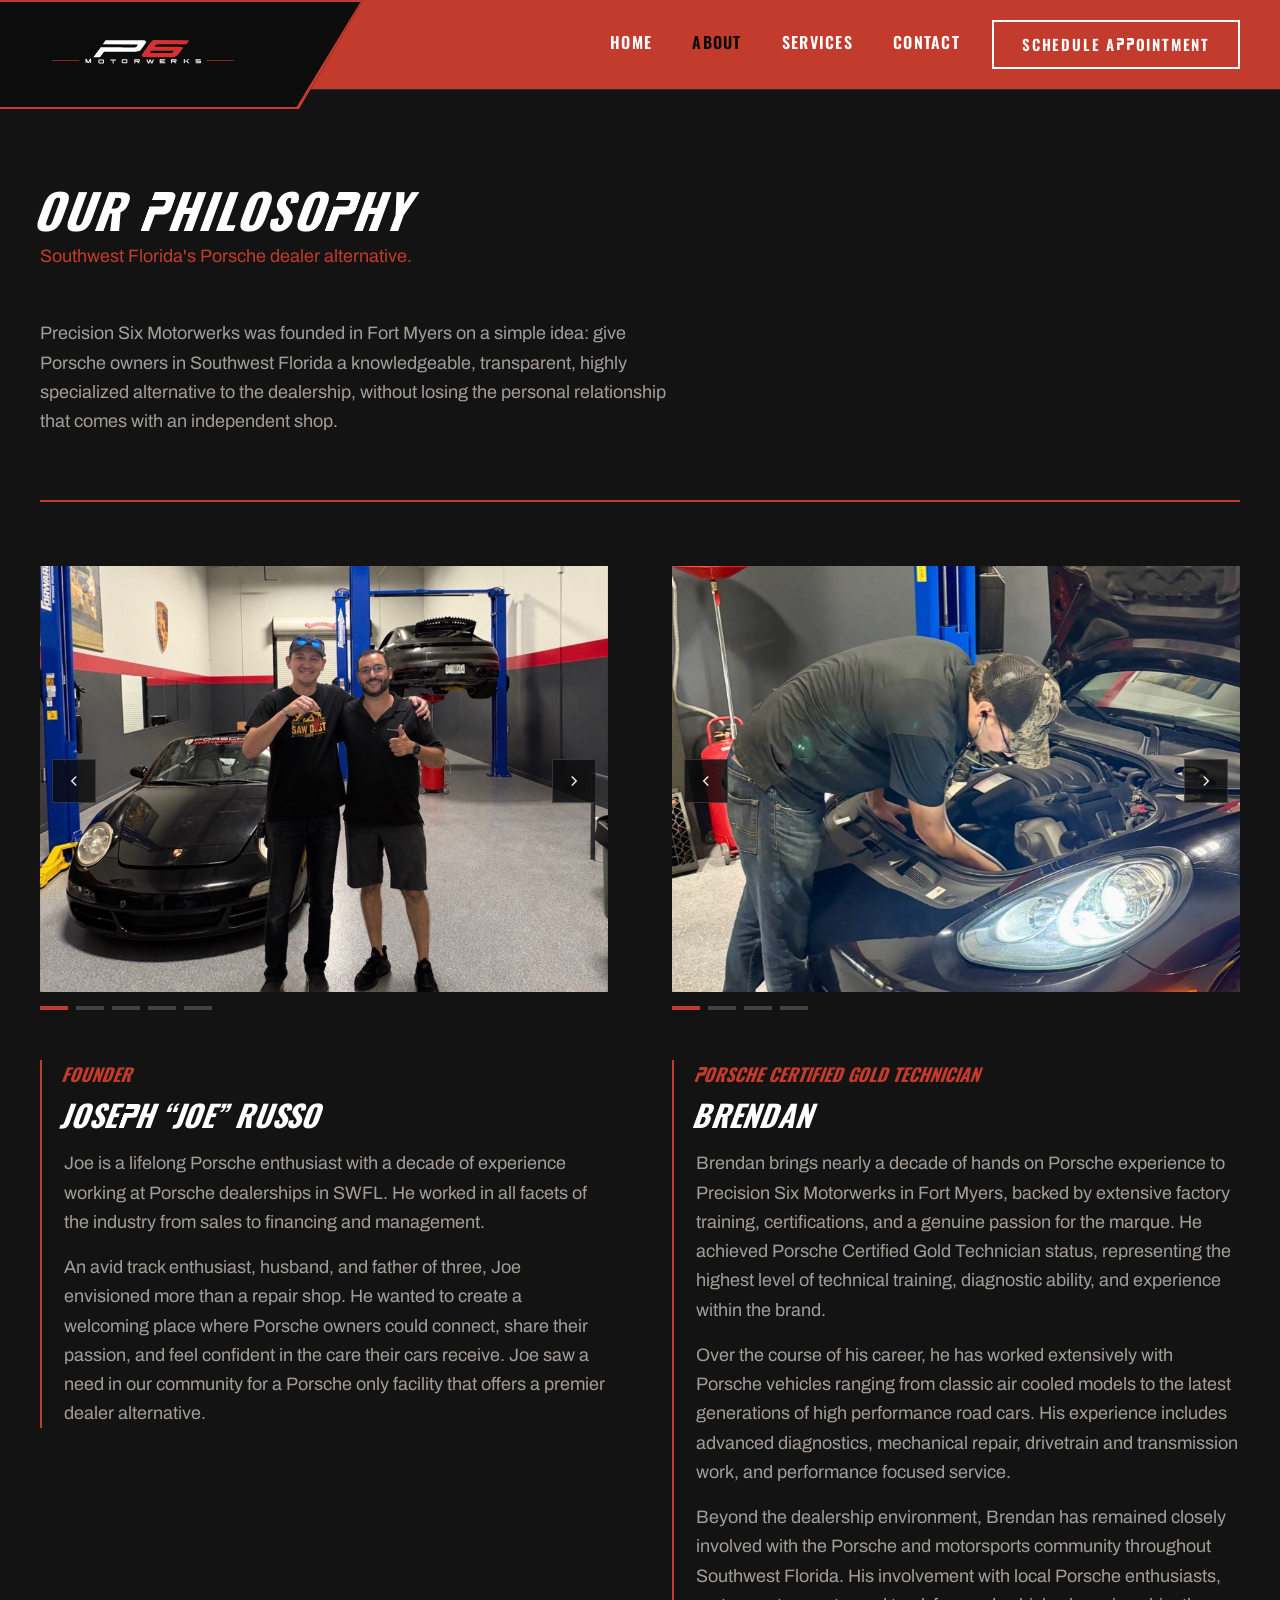
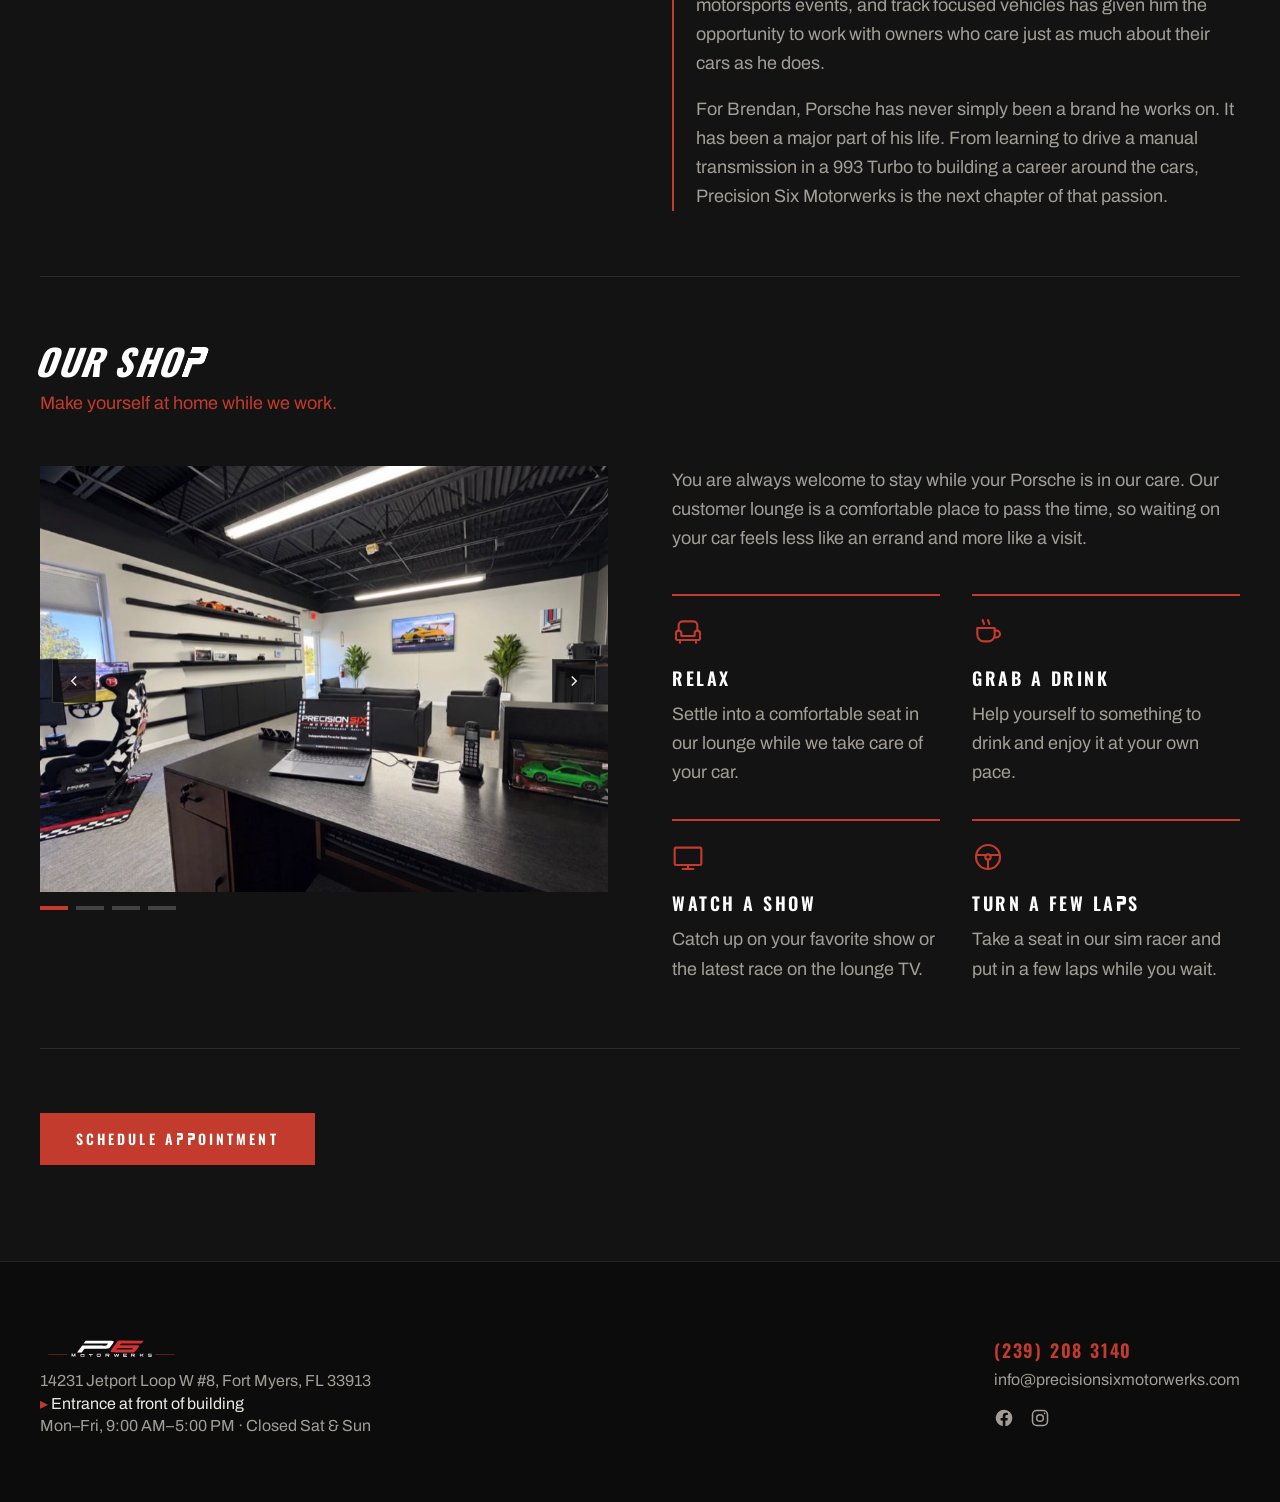
==== about/index.html @ eadfbddd "Merge pull request #57 from BitMonkey-Tech/claude/paragraph-font-size-increase-c37400 Make body and " ====
<!DOCTYPE html>
<html lang="en">
<head>
  <meta charSet="utf-8" />
  <meta name="viewport" content="width=device-width, initial-scale=1" />
  <!-- Favicon: the .ico is the fallback for older browsers, modern browsers pick the sharper SVG, and iPhones use the PNG for home screen shortcuts. -->
  <link rel="icon" href="/favicon.ico" sizes="32x32" />
  <link rel="icon" href="/favicon-192.png" type="image/png" sizes="192x192" />
  <link rel="icon" href="/favicon.svg" type="image/svg+xml" />
  <link rel="apple-touch-icon" href="/apple-touch-icon.png" />
  <link rel="stylesheet" href="https://fonts.googleapis.com/css2?family=Oswald:wght@500;600;700&amp;family=Archivo:ital,wght@0,400;0,500;1,700&amp;display=swap" data-precedence="default" />
  <link rel="stylesheet" href="/assets/index-D637ba7w.css" type="text/css" data-precedence="default" /><link rel="stylesheet" href="/assets/header.css"/><link rel="stylesheet" href="/assets/slant.css"/><link rel="stylesheet" href="/assets/about.css"/>
  <link rel="stylesheet" href="/fonts/leotrace.css" />
  <title>About | Precision Six Motorwerks (P6) | Porsche Specialist in Fort Myers, FL</title>
  <meta name="description" content="Meet the team at Precision Six Motorwerks (P6), an independent Porsche specialist in Fort Myers, FL: founder Joe Russo and Porsche Certified Gold Technician Brendan." />
  <!-- Canonical tells search engines "this is the one true URL for this page" --
       useful if the same content is ever reachable at more than one address. -->
  <link rel="canonical" href="https://precisionsixmotorwerks.com/about" />
  <!-- Open Graph + Twitter Card: control the title/description/image shown
       when this page is shared as a link on Facebook, iMessage, Slack, X, etc. -->
  <meta property="og:type" content="website" />
  <meta property="og:site_name" content="Precision Six Motorwerks" />
  <meta property="og:title" content="About | Precision Six Motorwerks (P6) | Porsche Specialist in Fort Myers, FL" />
  <meta property="og:description" content="Meet the team at Precision Six Motorwerks (P6), an independent Porsche specialist in Fort Myers, FL: founder Joe Russo and Porsche Certified Gold Technician Brendan." />
  <meta property="og:url" content="https://precisionsixmotorwerks.com/about" />
  <meta property="og:image" content="https://images.unsplash.com/photo-1658863567540-b8d86757bdf1?flip=h&amp;q=80&amp;w=1200&amp;h=630&amp;fit=crop&amp;auto=format" />
  <meta property="og:image:width" content="1200" />
  <meta property="og:image:height" content="630" />
  <meta name="twitter:card" content="summary_large_image" />
  <meta name="twitter:title" content="About | Precision Six Motorwerks (P6) | Porsche Specialist in Fort Myers, FL" />
  <meta name="twitter:description" content="Meet the team at Precision Six Motorwerks (P6), an independent Porsche specialist in Fort Myers, FL: founder Joe Russo and Porsche Certified Gold Technician Brendan." />
  <meta name="twitter:image" content="https://images.unsplash.com/photo-1658863567540-b8d86757bdf1?flip=h&amp;q=80&amp;w=1200&amp;h=630&amp;fit=crop&amp;auto=format" />
  <link rel="preconnect" href="https://fonts.googleapis.com" />
  <link rel="preconnect" href="https://fonts.gstatic.com" crossorigin="anonymous" />
<link rel="stylesheet" href="/assets/body-text.css"/></head>
<body>
<div class="bg-[#0c0c0d] text-[#ece9e4] font-body">

  <!-- Header: same sticky nav bar as the other pages. ABOUT carries the
       `is-active` class here so it shows as the current page. -->
  <header class="site-header sticky top-0 z-30 border-b border-white/10 bg-gradient-to-b from-[#161616] to-[#0c0c0d]/95 backdrop-blur">
    <div class="mx-auto flex max-w-[1400px] items-center justify-between px-6 py-4 md:px-10">
      <div class="site-logo flex items-center gap-3">
        <img src="/images/p6-logo.svg" alt="Precision Six Motorwerks" style="height:40px;width:auto;display:block" />
      </div>
      <div class="flex items-center gap-8">
        <nav class="desktop-nav gap-10 font-label text-sm tracking-[0.18em]">
          <a href="/" class="pb-1 transition-colors nav-link-desktop">HOME</a>
          <a href="/about" class="pb-1 transition-colors nav-link-desktop is-active">ABOUT</a>
          <a href="/services" class="pb-1 transition-colors nav-link-desktop">SERVICES</a>
          <a href="/contact" class="pb-1 transition-colors nav-link-desktop">CONTACT</a>
        </nav>
        <a href="/contact#schedule" class="desktop-cta bg-[#c23b2c] px-9 py-4 font-label text-sm tracking-[0.22em] text-white transition-colors hover:bg-[#a6301f]">SCHEDULE APPOINTMENT</a>
        <button type="button" class="menu-toggle" data-menu-toggle aria-label="Toggle menu" aria-expanded="false">
          <svg data-icon-open viewBox="0 0 24 24" fill="none" stroke="currentColor" stroke-width="2" stroke-linecap="round"><line x1="3" y1="6" x2="21" y2="6"></line><line x1="3" y1="12" x2="21" y2="12"></line><line x1="3" y1="18" x2="21" y2="18"></line></svg>
          <svg data-icon-close viewBox="0 0 24 24" fill="none" stroke="currentColor" stroke-width="2" stroke-linecap="round" style="display:none"><line x1="5" y1="5" x2="19" y2="19"></line><line x1="19" y1="5" x2="5" y2="19"></line></svg>
        </button>
      </div>
    </div>
    <div class="mobile-nav" data-mobile-nav>
      <a href="/">HOME</a>
      <a href="/about" class="is-active">ABOUT</a>
      <a href="/services">SERVICES</a>
      <a href="/contact">CONTACT</a>
      <a href="/contact#schedule" class="mobile-cta">SCHEDULE APPOINTMENT</a>
    </div>
  </header>

  <!-- About section. Same copy as the home page's About block, but the top
       heading is an <h1> because on a standalone page it's the main title.
       [data-reveal] fades each piece up as it scrolls into view, and
       [data-reveal-bio] runs the bio entrance animation; both are styled in
       /assets/about.css and triggered by /assets/site.js. -->
  <section class="about-page border-t border-white/10 bg-[#131313]">
    <div class="mx-auto max-w-[1400px] px-6 py-24 md:px-10">
      <h1 class="font-label text-4xl text-white sm:text-5xl tracking-[0.04em]" data-reveal><span class="slant">OUR</span> <span class="slant">PHILOSOPHY</span></h1>
      <p class="mt-2 max-w-sm text-sm leading-relaxed text-[#c23b2c]" data-reveal="1">Southwest Florida's Porsche dealer alternative.</p>
      <div style="margin-top:48px" data-reveal="2">
        <p class="text-sm leading-relaxed text-[#a29e97]" style="max-width:640px">Precision Six Motorwerks was founded in Fort Myers on a simple idea: give Porsche owners in Southwest Florida a knowledgeable, transparent, highly specialized alternative to the dealership, without losing the personal relationship that comes with an independent shop.</p>
      </div>

      <!-- Bios. Each column is a photo carousel (driven by /assets/bio-carousel.js)
           with the bio underneath. The photos are shop photos standing in until
           there are photos of Joe and Brendan: to swap one, change its src and alt.
           The first photo in each list shows first, and only it loads right away. -->
      <div class="bios grid grid-cols-1 md:grid-cols-2" style="margin-top:64px;padding-top:64px;border-top:2px solid #c23b2c">
        <div class="bio-col">
          <div class="bio-carousel" data-carousel data-reveal role="region" aria-roledescription="carousel" aria-label="Photos of Joe">
            <div class="bc-slides">
              <!-- A tall photo in a wide frame: object-position picks which part of it
                   shows (50% across, 70% down) so both people stay in view. -->
              <img src="/images/team/joe-1.jpg" alt="Two members of the P6 team smiling in the shop, one holding up a set of keys and the other giving a thumbs up, in front of a black 911 with a grey 911 on a lift behind them" style="object-position:50% 70%" />
              <img src="/images/shop/shop-1.jpg" alt="Overhead view of the shop with a white Macan and a black 911 Cabriolet in the lift bays" loading="lazy" />
              <img src="/images/shop/shop-4.jpg" alt="Red Cayenne GTS in front of the Porsche crest on the shop wall" loading="lazy" />
              <img src="/images/shop/shop-2.jpg" alt="Silver 911 GT3 beside the tire machine, with a 911 raised on a lift behind it" loading="lazy" />
              <img src="/images/shop/shop-5.jpg" alt="Blue Macan raised on a lift, with a white Macan in the next bay" loading="lazy" />
            </div>
            <button type="button" class="bc-arrow bc-prev" aria-label="Previous photo"><svg width="18" height="18" viewBox="0 0 24 24" fill="none" stroke="currentColor" stroke-width="2" aria-hidden="true"><path d="M15 18l-6-6 6-6"/></svg></button><button type="button" class="bc-arrow bc-next" aria-label="Next photo"><svg width="18" height="18" viewBox="0 0 24 24" fill="none" stroke="currentColor" stroke-width="2" aria-hidden="true"><path d="M9 18l6-6-6-6"/></svg></button>
            <div class="bc-dots"></div>
          </div>
          <div data-reveal-bio>
            <span class="bio-role font-display text-lg text-[#c23b2c]"><span class="slant">FOUNDER</span></span>
            <h2 class="bio-name mt-2 font-display text-2xl text-white sm:text-3xl"><span class="slant">Joseph</span> <span class="slant">“Joe”</span> <span class="slant">Russo</span></h2>
            <p class="mt-4 text-sm leading-relaxed text-[#a29e97]">Joe is a lifelong Porsche enthusiast with a decade of experience working at Porsche dealerships in SWFL. He worked in all facets of the industry from sales to financing and management.</p>
            <p class="mt-4 text-sm leading-relaxed text-[#a29e97]">An avid track enthusiast, husband, and father of three, Joe envisioned more than a repair shop. He wanted to create a welcoming place where Porsche owners could connect, share their passion, and feel confident in the care their cars receive. Joe saw a need in our community for a Porsche only facility that offers a premier dealer alternative.</p>
          </div>
        </div>
        <div class="bio-col">
          <div class="bio-carousel" data-carousel data-reveal role="region" aria-roledescription="carousel" aria-label="Photos of Brendan">
            <div class="bc-slides">
              <img src="/images/shop/shop-7.jpg" alt="Technician using a mechanic&#39;s stethoscope to listen to the engine of a black Panamera" />
              <img src="/images/shop/shop-8.jpg" alt="Black Panamera raised on a lift with its hood open while a technician drains the oil" loading="lazy" />
              <img src="/images/shop/shop-3.jpg" alt="Grey 911 Carrera parked under a blue two post lift" loading="lazy" />
              <img src="/images/shop/shop-6.jpg" alt="Black Panamera under a lift, beneath a painting of a Porsche race car" loading="lazy" />
            </div>
            <button type="button" class="bc-arrow bc-prev" aria-label="Previous photo"><svg width="18" height="18" viewBox="0 0 24 24" fill="none" stroke="currentColor" stroke-width="2" aria-hidden="true"><path d="M15 18l-6-6 6-6"/></svg></button><button type="button" class="bc-arrow bc-next" aria-label="Next photo"><svg width="18" height="18" viewBox="0 0 24 24" fill="none" stroke="currentColor" stroke-width="2" aria-hidden="true"><path d="M9 18l6-6-6-6"/></svg></button>
            <div class="bc-dots"></div>
          </div>
          <div data-reveal-bio>
            <span class="bio-role font-display text-lg text-[#c23b2c]"><span class="slant">PORSCHE</span> <span class="slant">CERTIFIED</span> <span class="slant">GOLD</span> <span class="slant">TECHNICIAN</span></span>
            <h2 class="bio-name mt-2 font-display text-2xl text-white sm:text-3xl"><span class="slant">Brendan</span></h2>
            <p class="mt-4 text-sm leading-relaxed text-[#a29e97]">Brendan brings nearly a decade of hands on Porsche experience to Precision Six Motorwerks in Fort Myers, backed by extensive factory training, certifications, and a genuine passion for the marque. He achieved Porsche Certified Gold Technician status, representing the highest level of technical training, diagnostic ability, and experience within the brand.</p>
            <p class="mt-4 text-sm leading-relaxed text-[#a29e97]">Over the course of his career, he has worked extensively with Porsche vehicles ranging from classic air cooled models to the latest generations of high performance road cars. His experience includes advanced diagnostics, mechanical repair, drivetrain and transmission work, and performance focused service.</p>
            <p class="mt-4 text-sm leading-relaxed text-[#a29e97]">Beyond the dealership environment, Brendan has remained closely involved with the Porsche and motorsports community throughout Southwest Florida. His involvement with local Porsche enthusiasts, motorsports events, and track focused vehicles has given him the opportunity to work with owners who care just as much about their cars as he does.</p>
            <p class="mt-4 text-sm leading-relaxed text-[#a29e97]">For Brendan, Porsche has never simply been a brand he works on. It has been a major part of his life. From learning to drive a manual transmission in a 993 Turbo to building a career around the cars, Precision Six Motorwerks is the next chapter of that passion.</p>
          </div>
        </div>
      </div>

      <!-- Our Shop: what customers can do while they wait. A carousel of lobby
           photos on the left (the same component as the bios, so
           /assets/bio-carousel.js runs it with no changes) and the amenity cards
           on the right; on phones they stack. Layout lives in /assets/about.css
           under "Our Shop". Icons are inline SVGs, aria-hidden because the
           heading under each one already says what it is. -->
      <div class="shop border-t border-white/10" style="margin-top:64px;padding-top:64px">
        <h2 class="font-label text-3xl text-white sm:text-4xl tracking-[0.04em]" data-reveal><span class="slant">OUR</span> <span class="slant">SHOP</span></h2>
        <p class="mt-2 max-w-sm text-sm leading-relaxed text-[#c23b2c]" data-reveal="1">Make yourself at home while we work.</p>
        <div class="shop-layout">
        <div class="bio-carousel" data-carousel data-reveal role="region" aria-roledescription="carousel" aria-label="Photos of the customer lounge">
          <div class="bc-slides">
            <img src="/images/shop/shop-16.jpg" alt="Wide view of the lobby from the front desk, with the racing simulator, lounge seating, and a TV on the back wall" loading="lazy" />
            <img src="/images/shop/shop-15.jpg" alt="Coffee bar with an espresso machine, a drinks fridge, and a Porsche Museum cookbook, under Martini stripe Porsche art" loading="lazy" />
            <img src="/images/shop/shop-14.jpg" alt="Customer lounge with a racing simulator, model cars on the shelves, and the front desk laptop showing the Precision Six logo" loading="lazy" />
            <img src="/images/shop/shop-13.jpg" alt="Precision Six Motorwerks sign on the grey lobby wall, beside the coffee bar and waiting area" loading="lazy" />
          </div>
          <button type="button" class="bc-arrow bc-prev" aria-label="Previous photo"><svg width="18" height="18" viewBox="0 0 24 24" fill="none" stroke="currentColor" stroke-width="2" aria-hidden="true"><path d="M15 18l-6-6 6-6"/></svg></button><button type="button" class="bc-arrow bc-next" aria-label="Next photo"><svg width="18" height="18" viewBox="0 0 24 24" fill="none" stroke="currentColor" stroke-width="2" aria-hidden="true"><path d="M9 18l6-6-6-6"/></svg></button>
          <div class="bc-dots"></div>
        </div>
        <div>
        <p class="text-sm leading-relaxed text-[#a29e97]" data-reveal="2">You are always welcome to stay while your Porsche is in our care. Our customer lounge is a comfortable place to pass the time, so waiting on your car feels less like an errand and more like a visit.</p>
        <ul class="shop-amenities">
          <li data-reveal>
            <svg viewBox="0 0 24 24" fill="none" stroke="currentColor" stroke-width="1.6" stroke-linecap="round" stroke-linejoin="round" aria-hidden="true"><path d="M5 11V7a3 3 0 0 1 3-3h8a3 3 0 0 1 3 3v4"/><path d="M3 13a2 2 0 0 1 4 0v2h10v-2a2 2 0 0 1 4 0v4a1 1 0 0 1-1 1H4a1 1 0 0 1-1-1z"/><path d="M6 18v2M18 18v2"/></svg>
            <h3 class="font-label text-lg text-white">RELAX</h3>
            <p class="text-sm leading-relaxed text-[#a29e97]">Settle into a comfortable seat in our lounge while we take care of your car.</p>
          </li>
          <li data-reveal>
            <svg viewBox="0 0 24 24" fill="none" stroke="currentColor" stroke-width="1.6" stroke-linecap="round" stroke-linejoin="round" aria-hidden="true"><path d="M4 9h13v5a5 5 0 0 1-5 5H9a5 5 0 0 1-5-5z"/><path d="M17 11h1.5a2.5 2.5 0 0 1 0 5H17"/><path d="M8 3c0 1.5 1 1.5 1 3M12 3c0 1.5 1 1.5 1 3"/></svg>
            <h3 class="font-label text-lg text-white">GRAB A DRINK</h3>
            <p class="text-sm leading-relaxed text-[#a29e97]">Help yourself to something to drink and enjoy it at your own pace.</p>
          </li>
          <li data-reveal>
            <svg viewBox="0 0 24 24" fill="none" stroke="currentColor" stroke-width="1.6" stroke-linecap="round" stroke-linejoin="round" aria-hidden="true"><rect x="2" y="5" width="20" height="13" rx="1"/><path d="M8 21h8M12 18v3"/></svg>
            <h3 class="font-label text-lg text-white">WATCH A SHOW</h3>
            <p class="text-sm leading-relaxed text-[#a29e97]">Catch up on your favorite show or the latest race on the lounge TV.</p>
          </li>
          <li data-reveal>
            <svg viewBox="0 0 24 24" fill="none" stroke="currentColor" stroke-width="1.6" stroke-linecap="round" stroke-linejoin="round" aria-hidden="true"><circle cx="12" cy="12" r="9"/><circle cx="12" cy="12" r="2"/><path d="M3.5 10.5h6.5M14 10.5h6.5M12 14v7"/></svg>
            <h3 class="font-label text-lg text-white">TURN A FEW LAPS</h3>
            <p class="text-sm leading-relaxed text-[#a29e97]">Take a seat in our sim racer and put in a few laps while you wait.</p>
          </li>
        </ul>
        </div>
        </div>
      </div>

      <div class="border-t border-white/10" style="margin-top:64px;padding-top:64px">
        <a href="/contact#schedule" class="inline-block bg-[#c23b2c] px-9 py-4 font-label text-sm tracking-[0.22em] text-white transition-colors hover:bg-[#a6301f]">SCHEDULE APPOINTMENT</a>
      </div>
    </div>
  </section>

  <footer class="border-t border-white/10 bg-[#0c0c0d]">
    <div class="mx-auto flex max-w-[1400px] flex-col gap-8 px-6 py-16 md:flex-row md:items-center md:justify-between md:px-10">
      <div>
        <img src="/images/p6-logo.svg" alt="Precision Six Motorwerks" style="height:36px;width:auto;display:block" />
        <p class="mt-2 max-w-sm text-sm text-[#a29e97]"><a href="https://www.google.com/maps/dir/?api=1&amp;destination=14231+Jetport+Loop+W+%238,+Fort+Myers,+FL+33913" target="_blank" rel="noopener" class="transition-colors hover:text-[#e0523f]">14231 Jetport Loop W #8, Fort Myers, FL 33913</a><br/><span class="text-[#ece9e4]"><span class="text-[#c23b2c]">&#9656;</span> Entrance at front of building</span><br/>Mon–Fri, 9:00 AM–5:00 PM · Closed Sat &amp; Sun</p>
      </div>
      <div>
        <a href="tel:12392083140" class="font-label text-lg tracking-[0.1em] text-[#c23b2c] transition-colors hover:text-[#e0523f]">(239) 208 3140</a>
        <a href="mailto:info@precisionsixmotorwerks.com" class="mt-1 text-sm text-[#a29e97] transition-colors hover:text-[#e0523f]" style="display:block">info@precisionsixmotorwerks.com</a>
        <div class="social-icons" style="margin-top:16px">
          <a href="https://www.facebook.com/people/Precision-Six-Motorwerks/61594132116710/" target="_blank" rel="noopener" aria-label="Facebook"><svg viewBox="0 0 24 24" fill="currentColor"><path d="M22 12a10 10 0 1 0-11.5 9.87v-6.98H7.9V12h2.6V9.8c0-2.56 1.52-3.98 3.86-3.98 1.12 0 2.3.2 2.3.2v2.5h-1.3c-1.28 0-1.68.8-1.68 1.62V12h2.86l-.46 2.89h-2.4v6.98A10 10 0 0 0 22 12Z"></path></svg></a>
          <a href="https://www.instagram.com/precisionsixmotorwerks" target="_blank" rel="noopener" aria-label="Instagram"><svg viewBox="0 0 24 24" fill="none" stroke="currentColor" stroke-width="1.8"><rect x="3" y="3" width="18" height="18" rx="5"></rect><circle cx="12" cy="12" r="4"></circle><circle cx="17.5" cy="6.5" r="1" fill="currentColor" stroke="none"></circle></svg></a>
        </div>
      </div>
    </div>
  </footer>

</div>
<!-- Shared vanilla script: runs the mobile menu toggle, nav highlighting, and the reveal animations. -->
<script src="/assets/site.js"></script>
  <!-- Runs the two bio photo carousels. defer runs it after the page has been parsed. -->
  <script src="/assets/bio-carousel.js" defer></script>

<!-- Structured data (JSON-LD): machine-readable facts about the business and
     its people, in a vocabulary called schema.org. Kept identical to the copy
     on index.html so it matches wherever a crawler lands first. -->
<script type="application/ld+json">
{
  "@context": "https://schema.org",
  "@type": "AutoRepair",
  "name": "Precision Six Motorwerks",
  "alternateName": "P6 Motorwerks",
  "image": "https://precisionsixmotorwerks.com/images/p6-logo.svg",
  "url": "https://precisionsixmotorwerks.com/",
  "telephone": "+12392083140",
  "email": "info@precisionsixmotorwerks.com",
  "priceRange": "$$",
  "areaServed": ["Fort Myers, FL", "Naples, FL", "Southwest Florida"],
  "address": {
    "@type": "PostalAddress",
    "streetAddress": "14231 Jetport Loop W #8",
    "addressLocality": "Fort Myers",
    "addressRegion": "FL",
    "postalCode": "33913",
    "addressCountry": "US"
  },
  "openingHoursSpecification": [
    {
      "@type": "OpeningHoursSpecification",
      "dayOfWeek": ["Monday", "Tuesday", "Wednesday", "Thursday", "Friday"],
      "opens": "09:00",
      "closes": "17:00"
    }
  ],
  "sameAs": [
    "https://www.facebook.com/people/Precision-Six-Motorwerks/61594132116710/",
    "https://www.instagram.com/precisionsixmotorwerks"
  ],
  "employee": [
    {
      "@type": "Person",
      "name": "Joe Russo",
      "jobTitle": "Founder"
    },
    {
      "@type": "Person",
      "name": "Brendan",
      "jobTitle": "Porsche Certified Gold Technician"
    }
  ]
}
</script>
</body>
</html>
---- assets/index-D637ba7w.css ----
@layer properties{@supports (((-webkit-hyphens:none)) and (not (margin-trim:inline))) or ((-moz-orient:inline) and (not (color:rgb(from red r g b)))){*,:before,:after,::backdrop{--tw-rotate-x:initial;--tw-rotate-y:initial;--tw-rotate-z:initial;--tw-skew-x:initial;--tw-skew-y:initial;--tw-border-style:solid;--tw-gradient-position:initial;--tw-gradient-from:#0000;--tw-gradient-via:#0000;--tw-gradient-to:#0000;--tw-gradient-stops:initial;--tw-gradient-via-stops:initial;--tw-gradient-from-position:0%;--tw-gradient-via-position:50%;--tw-gradient-to-position:100%;--tw-leading:initial;--tw-font-weight:initial;--tw-tracking:initial;--tw-blur:initial;--tw-brightness:initial;--tw-contrast:initial;--tw-grayscale:initial;--tw-hue-rotate:initial;--tw-invert:initial;--tw-opacity:initial;--tw-saturate:initial;--tw-sepia:initial;--tw-drop-shadow:initial;--tw-drop-shadow-color:initial;--tw-drop-shadow-alpha:100%;--tw-drop-shadow-size:initial;--tw-backdrop-blur:initial;--tw-backdrop-brightness:initial;--tw-backdrop-contrast:initial;--tw-backdrop-grayscale:initial;--tw-backdrop-hue-rotate:initial;--tw-backdrop-invert:initial;--tw-backdrop-opacity:initial;--tw-backdrop-saturate:initial;--tw-backdrop-sepia:initial}}}@layer theme{:root,:host{--font-sans:ui-sans-serif, system-ui, sans-serif, "Apple Color Emoji", "Segoe UI Emoji", "Segoe UI Symbol", "Noto Color Emoji";--font-mono:ui-monospace, SFMono-Regular, Menlo, Monaco, Consolas, "Liberation Mono", "Courier New", monospace;--color-blue-600:oklch(54.6% .245 262.881);--color-gray-600:oklch(44.6% .03 256.802);--color-white:#fff;--spacing:.25rem;--container-sm:24rem;--container-md:28rem;--container-xl:36rem;--text-xs:.75rem;--text-xs--line-height:calc(1 / .75);--text-sm:.875rem;--text-sm--line-height:calc(1.25 / .875);--text-lg:1.125rem;--text-lg--line-height:calc(1.75 / 1.125);--text-xl:1.25rem;--text-xl--line-height:calc(1.75 / 1.25);--text-2xl:1.5rem;--text-2xl--line-height:calc(2 / 1.5);--text-3xl:1.875rem;--text-3xl--line-height: 1.2 ;--text-4xl:2.25rem;--text-4xl--line-height:calc(2.5 / 2.25);--text-5xl:3rem;--text-5xl--line-height:1;--font-weight-bold:700;--leading-relaxed:1.625;--radius-sm:.25rem;--default-transition-duration:.15s;--default-transition-timing-function:cubic-bezier(.4, 0, .2, 1);--default-font-family:var(--font-sans);--default-mono-font-family:var(--font-mono);--font-display:"LeoTrace", "Oswald", system-ui, sans-serif;--font-label:"Oswald", system-ui, sans-serif;--font-body:"Archivo", system-ui, sans-serif}}@layer base{*,:after,:before,::backdrop{box-sizing:border-box;border:0 solid;margin:0;padding:0}::file-selector-button{box-sizing:border-box;border:0 solid;margin:0;padding:0}html,:host{-webkit-text-size-adjust:100%;tab-size:4;line-height:1.5;font-family:var(--default-font-family,ui-sans-serif, system-ui, sans-serif, "Apple Color Emoji", "Segoe UI Emoji", "Segoe UI Symbol", "Noto Color Emoji");font-feature-settings:var(--default-font-feature-settings,normal);font-variation-settings:var(--default-font-variation-settings,normal);-webkit-tap-highlight-color:transparent}hr{height:0;color:inherit;border-top-width:1px}abbr:where([title]){-webkit-text-decoration:underline dotted;text-decoration:underline dotted}h1,h2,h3,h4,h5,h6{font-size:inherit;font-weight:inherit}a{color:inherit;-webkit-text-decoration:inherit;text-decoration:inherit}b,strong{font-weight:bolder}code,kbd,samp,pre{font-family:var(--default-mono-font-family,ui-monospace, SFMono-Regular, Menlo, Monaco, Consolas, "Liberation Mono", "Courier New", monospace);font-feature-settings:var(--default-mono-font-feature-settings,normal);font-variation-settings:var(--default-mono-font-variation-settings,normal);font-size:1em}small{font-size:80%}sub,sup{vertical-align:baseline;font-size:75%;line-height:0;position:relative}sub{bottom:-.25em}sup{top:-.5em}table{text-indent:0;border-color:inherit;border-collapse:collapse}:-moz-focusring{outline:auto}progress{vertical-align:baseline}summary{display:list-item}ol,ul,menu{list-style:none}img,svg,video,canvas,audio,iframe,embed,object{vertical-align:middle;display:block}img,video{max-width:100%;height:auto}button,input,select,optgroup,textarea{font:inherit;font-feature-settings:inherit;font-variation-settings:inherit;letter-spacing:inherit;color:inherit;opacity:1;background-color:#0000;border-radius:0}::file-selector-button{font:inherit;font-feature-settings:inherit;font-variation-settings:inherit;letter-spacing:inherit;color:inherit;opacity:1;background-color:#0000;border-radius:0}:where(select:is([multiple],[size])) optgroup{font-weight:bolder}:where(select:is([multiple],[size])) optgroup option{padding-inline-start:20px}::file-selector-button{margin-inline-end:4px}::placeholder{opacity:1}@supports (not ((-webkit-appearance:-apple-pay-button))) or (contain-intrinsic-size:1px){::placeholder{color:currentColor}@supports (color:color-mix(in lab,red,red)){::placeholder{color:color-mix(in oklab,currentcolor 50%,transparent)}}}textarea{resize:vertical}::-webkit-search-decoration{-webkit-appearance:none}::-webkit-date-and-time-value{min-height:1lh;text-align:inherit}::-webkit-datetime-edit{display:inline-flex}::-webkit-datetime-edit-fields-wrapper{padding:0}::-webkit-datetime-edit{padding-block:0}::-webkit-datetime-edit-year-field{padding-block:0}::-webkit-datetime-edit-month-field{padding-block:0}::-webkit-datetime-edit-day-field{padding-block:0}::-webkit-datetime-edit-hour-field{padding-block:0}::-webkit-datetime-edit-minute-field{padding-block:0}::-webkit-datetime-edit-second-field{padding-block:0}::-webkit-datetime-edit-millisecond-field{padding-block:0}::-webkit-datetime-edit-meridiem-field{padding-block:0}::-webkit-calendar-picker-indicator{line-height:1}:-moz-ui-invalid{box-shadow:none}button,input:where([type=button],[type=reset],[type=submit]){appearance:button}::file-selector-button{appearance:button}::-webkit-inner-spin-button{height:auto}::-webkit-outer-spin-button{height:auto}[hidden]:where(:not([hidden=until-found])){display:none!important}}@layer components;@layer utilities{.absolute{position:absolute}.relative{position:relative}.static{position:static}.sticky{position:sticky}.inset-0{inset:calc(var(--spacing) * 0)}.start{inset-inline-start:var(--spacing)}.top-0{top:calc(var(--spacing) * 0)}.isolate{isolation:isolate}.z-30{z-index:30}.mx-auto{margin-inline:auto}.mt-1{margin-top:calc(var(--spacing) * 1)}.mt-2{margin-top:calc(var(--spacing) * 2)}.mt-4{margin-top:calc(var(--spacing) * 4)}.mt-7{margin-top:calc(var(--spacing) * 7)}.mt-10{margin-top:calc(var(--spacing) * 10)}.mb-5{margin-bottom:calc(var(--spacing) * 5)}.mb-16{margin-bottom:calc(var(--spacing) * 16)}.flex{display:flex}.grid{display:grid}.hidden{display:none}.inline-block{display:inline-block}.h-full{height:100%}.min-h-\[88vh\]{min-height:88vh}.w-full{width:100%}.max-w-\[1400px\]{max-width:1400px}.max-w-md{max-width:var(--container-md)}.max-w-sm{max-width:var(--container-sm)}.max-w-xl{max-width:var(--container-xl)}.transform{transform:var(--tw-rotate-x,) var(--tw-rotate-y,) var(--tw-rotate-z,) var(--tw-skew-x,) var(--tw-skew-y,)}.grid-cols-1{grid-template-columns:repeat(1,minmax(0,1fr))}.flex-col{flex-direction:column}.items-center{align-items:center}.justify-between{justify-content:space-between}.justify-center{justify-content:center}.gap-3{gap:calc(var(--spacing) * 3)}.gap-4{gap:calc(var(--spacing) * 4)}.gap-8{gap:calc(var(--spacing) * 8)}.gap-10{gap:calc(var(--spacing) * 10)}.gap-px{gap:1px}.overflow-hidden{overflow:hidden}.rounded-sm{border-radius:var(--radius-sm)}.border-t{border-top-style:var(--tw-border-style);border-top-width:1px}.border-b{border-bottom-style:var(--tw-border-style);border-bottom-width:1px}.border-b-2{border-bottom-style:var(--tw-border-style);border-bottom-width:2px}.border-white{border-color:var(--color-white)}.border-white\/10{border-color:#ffffff1a}@supports (color:color-mix(in lab,red,red)){.border-white\/10{border-color:color-mix(in oklab,var(--color-white) 10%,transparent)}}.bg-\[\#0c0c0d\]{background-color:#0c0c0d}.bg-\[\#131313\]{background-color:#131313}.bg-\[\#c23b2c\]{background-color:#c23b2c}.bg-white\/10{background-color:#ffffff1a}@supports (color:color-mix(in lab,red,red)){.bg-white\/10{background-color:color-mix(in oklab,var(--color-white) 10%,transparent)}}.bg-gradient-to-b{--tw-gradient-position:to bottom in oklab;background-image:linear-gradient(var(--tw-gradient-stops))}.bg-gradient-to-r{--tw-gradient-position:to right in oklab;background-image:linear-gradient(var(--tw-gradient-stops))}.bg-gradient-to-t{--tw-gradient-position:to top in oklab;background-image:linear-gradient(var(--tw-gradient-stops))}.from-\[\#08080a\]{--tw-gradient-from:#08080a;--tw-gradient-stops:var(--tw-gradient-via-stops,var(--tw-gradient-position), var(--tw-gradient-from) var(--tw-gradient-from-position), var(--tw-gradient-to) var(--tw-gradient-to-position))}.from-\[\#161616\]{--tw-gradient-from:#161616;--tw-gradient-stops:var(--tw-gradient-via-stops,var(--tw-gradient-position), var(--tw-gradient-from) var(--tw-gradient-from-position), var(--tw-gradient-to) var(--tw-gradient-to-position))}.via-\[\#08080a\]\/70{--tw-gradient-via:oklab(13.5449% .00126506 -.00448222/.7);--tw-gradient-via-stops:var(--tw-gradient-position), var(--tw-gradient-from) var(--tw-gradient-from-position), var(--tw-gradient-via) var(--tw-gradient-via-position), var(--tw-gradient-to) var(--tw-gradient-to-position);--tw-gradient-stops:var(--tw-gradient-via-stops)}.via-transparent{--tw-gradient-via:transparent;--tw-gradient-via-stops:var(--tw-gradient-position), var(--tw-gradient-from) var(--tw-gradient-from-position), var(--tw-gradient-via) var(--tw-gradient-via-position), var(--tw-gradient-to) var(--tw-gradient-to-position);--tw-gradient-stops:var(--tw-gradient-via-stops)}.to-\[\#0c0c0d\]\/95{--tw-gradient-to:oklab(15.4794% .000584938 -.00201984/.95);--tw-gradient-stops:var(--tw-gradient-via-stops,var(--tw-gradient-position), var(--tw-gradient-from) var(--tw-gradient-from-position), var(--tw-gradient-to) var(--tw-gradient-to-position))}.to-\[\#08080a\]\/40{--tw-gradient-to:oklab(13.5449% .00126506 -.00448222/.4);--tw-gradient-stops:var(--tw-gradient-via-stops,var(--tw-gradient-position), var(--tw-gradient-from) var(--tw-gradient-from-position), var(--tw-gradient-to) var(--tw-gradient-to-position))}.to-transparent{--tw-gradient-to:transparent;--tw-gradient-stops:var(--tw-gradient-via-stops,var(--tw-gradient-position), var(--tw-gradient-from) var(--tw-gradient-from-position), var(--tw-gradient-to) var(--tw-gradient-to-position))}.object-cover{object-fit:cover}.object-\[70\%_50\%\]{object-position:70% 50%}.p-8{padding:calc(var(--spacing) * 8)}.px-6{padding-inline:calc(var(--spacing) * 6)}.px-9{padding-inline:calc(var(--spacing) * 9)}.py-4{padding-block:calc(var(--spacing) * 4)}.py-16{padding-block:calc(var(--spacing) * 16)}.py-24{padding-block:calc(var(--spacing) * 24)}.pb-1{padding-bottom:calc(var(--spacing) * 1)}.font-body{font-family:var(--font-body)}.font-display{font-family:var(--font-display)}.font-label{font-family:var(--font-label)}.text-2xl{font-size:var(--text-2xl);line-height:var(--tw-leading,var(--text-2xl--line-height))}.text-4xl{font-size:var(--text-4xl);line-height:var(--tw-leading,var(--text-4xl--line-height))}.text-lg{font-size:var(--text-lg);line-height:var(--tw-leading,var(--text-lg--line-height))}.text-sm{font-size:var(--text-sm);line-height:var(--tw-leading,var(--text-sm--line-height))}.text-xl{font-size:var(--text-xl);line-height:var(--tw-leading,var(--text-xl--line-height))}.text-xs{font-size:var(--text-xs);line-height:var(--tw-leading,var(--text-xs--line-height))}.text-\[10px\]{font-size:10px}.text-\[13vw\]{font-size:13vw}.leading-\[0\.88\]{--tw-leading:.88;line-height:.88}.leading-none{--tw-leading:1;line-height:1}.leading-relaxed{--tw-leading:var(--leading-relaxed);line-height:var(--leading-relaxed)}.font-bold{--tw-font-weight:var(--font-weight-bold);font-weight:var(--font-weight-bold)}.tracking-\[0\.1em\]{--tw-tracking:.1em;letter-spacing:.1em}.tracking-\[0\.04em\]{--tw-tracking:.04em;letter-spacing:.04em}.tracking-\[0\.5em\]{--tw-tracking:.5em;letter-spacing:.5em}.tracking-\[0\.18em\]{--tw-tracking:.18em;letter-spacing:.18em}.tracking-\[0\.22em\]{--tw-tracking:.22em;letter-spacing:.22em}.tracking-\[0\.28em\]{--tw-tracking:.28em;letter-spacing:.28em}.text-\[\#8a8681\]{color:#8a8681}.text-\[\#a29e97\]{color:#a29e97}.text-\[\#c23b2c\]{color:#c23b2c}.text-\[\#d8d4cd\]{color:#d8d4cd}.text-\[\#ece9e4\]{color:#ece9e4}.text-blue-600{color:var(--color-blue-600)}.text-gray-600{color:var(--color-gray-600)}.text-white{color:var(--color-white)}.uppercase{text-transform:uppercase}.filter{filter:var(--tw-blur,) var(--tw-brightness,) var(--tw-contrast,) var(--tw-grayscale,) var(--tw-hue-rotate,) var(--tw-invert,) var(--tw-saturate,) var(--tw-sepia,) var(--tw-drop-shadow,)}.backdrop-blur{--tw-backdrop-blur:blur(8px);-webkit-backdrop-filter:var(--tw-backdrop-blur,) var(--tw-backdrop-brightness,) var(--tw-backdrop-contrast,) var(--tw-backdrop-grayscale,) var(--tw-backdrop-hue-rotate,) var(--tw-backdrop-invert,) var(--tw-backdrop-opacity,) var(--tw-backdrop-saturate,) var(--tw-backdrop-sepia,);backdrop-filter:var(--tw-backdrop-blur,) var(--tw-backdrop-brightness,) var(--tw-backdrop-contrast,) var(--tw-backdrop-grayscale,) var(--tw-backdrop-hue-rotate,) var(--tw-backdrop-invert,) var(--tw-backdrop-opacity,) var(--tw-backdrop-saturate,) var(--tw-backdrop-sepia,)}.transition-colors{transition-property:color,background-color,border-color,outline-color,text-decoration-color,fill,stroke,--tw-gradient-from,--tw-gradient-via,--tw-gradient-to;transition-timing-function:var(--tw-ease,var(--default-transition-timing-function));transition-duration:var(--tw-duration,var(--default-transition-duration))}@media(hover:hover){.hover\:bg-\[\#1c1c1c\]:hover{background-color:#1c1c1c}.hover\:bg-\[\#a6301f\]:hover{background-color:#a6301f}.hover\:text-\[\#e0523f\]:hover{color:#e0523f}}@media(min-width:40rem){.sm\:p-10{padding:calc(var(--spacing) * 10)}.sm\:text-3xl{font-size:var(--text-3xl);line-height:var(--tw-leading,var(--text-3xl--line-height))}.sm\:text-5xl{font-size:var(--text-5xl);line-height:var(--tw-leading,var(--text-5xl--line-height))}.sm\:text-xl{font-size:var(--text-xl);line-height:var(--tw-leading,var(--text-xl--line-height))}.sm\:text-\[9vw\]{font-size:9vw}}@media(min-width:48rem){.md\:flex{display:flex}.md\:grid-cols-2{grid-template-columns:repeat(2,minmax(0,1fr))}.md\:flex-row{flex-direction:row}.md\:items-center{align-items:center}.md\:items-end{align-items:flex-end}.md\:justify-between{justify-content:space-between}.md\:px-10{padding-inline:calc(var(--spacing) * 10)}}@media(min-width:64rem){.lg\:text-\[6\.4vw\]{font-size:6.4vw}}}body{font-family:var(--font-body);-webkit-font-smoothing:antialiased;margin:0}.font-display{font-family:var(--font-display);text-transform:uppercase;letter-spacing:.01em;font-weight:700;font-style:italic}.font-label{font-family:var(--font-label);font-weight:600}.amp{font-family:"Archivo",sans-serif;font-style:italic;font-weight:700;text-transform:none}code{font-family:Menlo,Monaco,Consolas,Courier New,monospace}@property --tw-rotate-x{syntax:"*";inherits:false}@property --tw-rotate-y{syntax:"*";inherits:false}@property --tw-rotate-z{syntax:"*";inherits:false}@property --tw-skew-x{syntax:"*";inherits:false}@property --tw-skew-y{syntax:"*";inherits:false}@property --tw-border-style{syntax:"*";inherits:false;initial-value:solid}@property --tw-gradient-position{syntax:"*";inherits:false}@property --tw-gradient-from{syntax:"<color>";inherits:false;initial-value:#0000}@property --tw-gradient-via{syntax:"<color>";inherits:false;initial-value:#0000}@property --tw-gradient-to{syntax:"<color>";inherits:false;initial-value:#0000}@property --tw-gradient-stops{syntax:"*";inherits:false}@property --tw-gradient-via-stops{syntax:"*";inherits:false}@property --tw-gradient-from-position{syntax:"<length-percentage>";inherits:false;initial-value:0%}@property --tw-gradient-via-position{syntax:"<length-percentage>";inherits:false;initial-value:50%}@property --tw-gradient-to-position{syntax:"<length-percentage>";inherits:false;initial-value:100%}@property --tw-leading{syntax:"*";inherits:false}@property --tw-font-weight{syntax:"*";inherits:false}@property --tw-tracking{syntax:"*";inherits:false}@property --tw-blur{syntax:"*";inherits:false}@property --tw-brightness{syntax:"*";inherits:false}@property --tw-contrast{syntax:"*";inherits:false}@property --tw-grayscale{syntax:"*";inherits:false}@property --tw-hue-rotate{syntax:"*";inherits:false}@property --tw-invert{syntax:"*";inherits:false}@property --tw-opacity{syntax:"*";inherits:false}@property --tw-saturate{syntax:"*";inherits:false}@property --tw-sepia{syntax:"*";inherits:false}@property --tw-drop-shadow{syntax:"*";inherits:false}@property --tw-drop-shadow-color{syntax:"*";inherits:false}@property --tw-drop-shadow-alpha{syntax:"<percentage>";inherits:false;initial-value:100%}@property --tw-drop-shadow-size{syntax:"*";inherits:false}@property --tw-backdrop-blur{syntax:"*";inherits:false}@property --tw-backdrop-brightness{syntax:"*";inherits:false}@property --tw-backdrop-contrast{syntax:"*";inherits:false}@property --tw-backdrop-grayscale{syntax:"*";inherits:false}@property --tw-backdrop-hue-rotate{syntax:"*";inherits:false}@property --tw-backdrop-invert{syntax:"*";inherits:false}@property --tw-backdrop-opacity{syntax:"*";inherits:false}@property --tw-backdrop-saturate{syntax:"*";inherits:false}@property --tw-backdrop-sepia{syntax:"*";inherits:false}
.desktop-nav{display:none}.desktop-cta{display:none}
.nav-link-desktop{color:#c23b2c}
.nav-link-desktop:hover{color:#e0523f}
.nav-link-desktop.is-active{color:#fff;border-bottom:2px solid #fff}
.menu-toggle{display:flex;align-items:center;justify-content:center;background:none;border:none;padding:8px;margin:-8px;cursor:pointer;color:#fff}
.menu-toggle svg{width:24px;height:24px;display:block}
.mobile-nav{display:none;flex-direction:column;border-top:1px solid rgba(255,255,255,.1);background:#0c0c0d}
.mobile-nav.is-open{display:flex}
.mobile-nav a{padding:18px 24px;font-family:"Oswald",system-ui,sans-serif;font-weight:600;font-size:14px;letter-spacing:.18em;text-transform:uppercase;color:#c23b2c;text-decoration:none;border-top:1px solid rgba(255,255,255,.06)}
.mobile-nav a:first-child{border-top:none}
.mobile-nav a.is-active{color:#fff}
.mobile-nav a.mobile-cta{color:#fff;background:#c23b2c;text-align:center;margin:16px 24px 24px}
@media(min-width:64rem){.desktop-nav{display:flex}.desktop-cta{display:inline-block}.menu-toggle{display:none}.mobile-nav{display:none!important}}
.social-icons{display:flex;align-items:center;gap:16px}
.social-icons a{color:#a29e97;transition:color .15s ease}
.social-icons a:hover{color:#c23b2c}
.social-icons svg{width:20px;height:20px;display:block}
.text-\[11vw\]{font-size:11vw}
.hero-title{font-size:11vw;line-height:.88}
@media(min-width:40rem){.hero-title{font-size:9vw}}
@media(min-width:64rem){.hero-title{font-size:6.4vw}}
@media(min-width:100rem){.hero-title{font-size:100px}}
.faq-item h3{font-family:"Oswald",system-ui,sans-serif;font-weight:600;font-size:1.125rem;color:#fff}
.faq-item p{margin-top:8px;font-size:.875rem;line-height:1.625;color:#a29e97}
---- assets/header.css ----
/* Site header: red menu bar with a black, slanted logo panel on the left.
   Loaded after the compiled Tailwind CSS. Tailwind's utilities live inside a
   CSS @layer, and plain (unlayered) rules like these always win over layered
   ones, so these overrides apply without needing !important. */

/* The bar itself: solid brand red instead of the dark gradient.
   overflow-x:clip hides the logo panel's off-screen part (below) without
   causing a horizontal scrollbar, while still letting it hang down vertically. */
.site-header{background:#c23b2c;border-bottom:0;backdrop-filter:none;overflow-x:clip}

/* 5px taller than the original bar: 18.5px top and bottom padding instead of 16px. */
.site-header > div:first-child{padding-top:18.5px;padding-bottom:18.5px}

/* Logo wrapper: stretched to full bar height, with room on the right for the slant. */
.site-header .site-logo{position:relative;z-index:0;padding-right:56px}

/* Whole number logo width. At 40px tall the logo's natural shape makes it
   156.36px wide, which put the panel's slanted right edge (and its red
   outline) part way through a pixel. 156px keeps those edges on whole pixels
   and is the same size to the eye. !important is needed to beat the img's
   inline width:auto. */
.site-header .site-logo img{width:156px!important}

/* The black panel is drawn as a pseudo element (a decorative box CSS adds
   behind the logo, no extra HTML needed). left:-100vw pushes it to the left edge
   of the screen however wide the window is; clip-path cuts the right side on
   a diagonal. top/bottom of -18.5px cover the container's vertical padding. */
.site-header .site-logo::before{content:"";position:absolute;z-index:-1;top:-18.5px;bottom:-18.5px;left:-100vw;right:0;background:#0c0c0d;clip-path:polygon(0 0,100% 0,calc(100% - 44px) 100%,0 100%)}

/* Menu links: white, bolder and bigger, with tighter letter spacing. */
.site-header .nav-link-desktop{color:#fff;font-weight:600;font-size:16px;letter-spacing:.08em;border-bottom:0}
.site-header .nav-link-desktop:hover,.site-header .nav-link-desktop.is-active{color:#0c0c0d;border-bottom:0}

/* Schedule button: white outline on the red bar, fills white on hover. */
/* white-space:nowrap keeps the label on one line; at narrow desktop widths it
   used to wrap to two lines, which made the whole bar taller. */
.site-header .desktop-cta{white-space:nowrap;background:transparent;border:2px solid #fff;padding:12px 28px;font-weight:600;font-size:15px;letter-spacing:.12em}
.site-header .desktop-cta:hover{background:#fff;color:#c23b2c}

/* Desktop only: the logo panel hangs a little below the red bar.
   (On mobile it stays flush so it doesn't cover the dropdown menu.) */
@media(min-width:64rem){
  .site-header .site-logo{padding-right:120px}
  /* Bigger logo. The img sets height:40px in its inline style attribute, and
     inline styles beat stylesheets unless the rule uses !important. */
  .site-header .site-logo img{height:52px!important;width:203px!important}
  .site-header .site-logo::before{bottom:-38.5px;clip-path:polygon(0 0,100% 0,calc(100% - 64px) 100%,0 100%)}
}

/* Logo panel entrance, matching the service cards (/assets/service-cards.css):
   a thin red line traces around the black panel (along the top, down the slant,
   back along the bottom) and then stays as a border, while the logo rises in. The header is
   always on screen when a page opens, so this simply plays on load with plain
   CSS; no scroll watching JavaScript is needed. */
.site-header .site-logo img{animation:logo-rise .8s cubic-bezier(.16,.8,.24,1) .15s both}

/* ::after is a second decorative box (::before is already the black panel). It
   covers the same area as the panel, filled red, and clip-path (which shows only
   the part of a box inside a shape) cuts it down to a 2px band hugging the
   panel's top, slant and bottom edges.
   Custom properties (--name values reused below): --s is the slant's width,
   --t the line thickness, --ti how far the inner edge of the slanted band sits
   in from the outer edge (slightly more than --t, since that edge is angled).
   --p1, --p2 and --p3 say how much of the top, slant and bottom is drawn, from
   0 (none) to 1 (all). The animation below changes only those three numbers;
   at rest they are 1, so the full border stays once it has drawn (and shows
   straight away for reduced motion).
   left: unlike the panel, this box starts just past the screen's left edge
   instead of a whole screen width off it, so the line is visible from the
   moment it starts. The logo sits (screen width - 1400px) / 2 in from the edge
   on wide screens, plus the container's 24px side padding (40px from 768px
   up); 20px extra puts the start safely off screen. */
.site-header .site-logo::after{--s:44px;--t:2px;--ti:2.5px;--p1:1;--p2:1;--p3:1;content:"";position:absolute;top:-18.5px;bottom:-18.5px;left:calc(-1 * max(0px,(100vw - 1400px) / 2) - 44px);right:0;background:#c23b2c;pointer-events:none;
  /* The band is an 8 point polygon: points 1 to 4 run along its outer edge (top
     left, end of the top, end of the slant, end of the bottom) and 5 to 8 come
     back along its inner edge. Each "end" point is worked out from the --p
     numbers, so with all three at 1 this is the finished outline, and with
     smaller numbers the line stops part way, at the pen's moving tip. */
  clip-path:polygon(
    0 0,
    calc(100% * var(--p1)) 0,
    calc(100% * var(--p1) - var(--s) * var(--p2)) calc(100% * var(--p2)),
    calc((100% * var(--p1) - var(--s) * var(--p2)) * (1 - var(--p3))) calc(100% * var(--p2)),
    calc(((100% - var(--ti)) * var(--p1) - var(--s) * var(--p2)) * (1 - var(--p3))) calc(var(--t) + (100% - 2 * var(--t)) * var(--p2)),
    calc((100% - var(--ti)) * var(--p1) - var(--s) * var(--p2)) calc(var(--t) + (100% - 2 * var(--t)) * var(--p2)),
    calc((100% - var(--ti)) * var(--p1)) var(--t),
    0 var(--t));
  animation:logo-trace 1.45s linear}
@media(min-width:48rem){.site-header .site-logo::after{left:calc(-1 * max(0px,(100vw - 1400px) / 2) - 60px)}}
/* Desktop: match the panel's longer hang below the bar and its wider slant. */
@media(min-width:64rem){.site-header .site-logo::after{--s:64px;bottom:-38.5px}}

/* @property registers the three progress values as numbers. Without it the
   browser treats a custom property as plain text, which can't be animated
   smoothly (it would just flip from 0 to 1 halfway through).
   Why animate numbers instead of the clip-path itself: Chrome hands clip-path
   animations to the graphics chip, which drew the line at a different size and
   position than the finished border, so it jumped when the animation ended.
   Animating these numbers keeps every frame drawn the same way as the border. */
@property --p1{syntax:"<number>";inherits:false;initial-value:1}
@property --p2{syntax:"<number>";inherits:false;initial-value:1}
@property --p3{syntax:"<number>";inherits:false;initial-value:1}

@keyframes logo-rise{from{opacity:0;transform:translateY(24px)}to{opacity:1;transform:none}}
/* Top, then slant, then bottom. Each step's timing function applies until the
   next step: speed up along the top, steady down the slant, ease to a stop
   along the bottom. */
@keyframes logo-trace{
  0%{--p1:0;--p2:0;--p3:0;animation-timing-function:cubic-bezier(.55,0,1,1)}
  44%{--p1:1;--p2:0;--p3:0}
  62%{--p1:1;--p2:1;--p3:0;animation-timing-function:cubic-bezier(0,0,.35,1)}
  100%{--p1:1;--p2:1;--p3:1}
}

/* Visitors who ask their OS for less motion see the logo and the finished
   border straight away, with no animation. */
@media (prefers-reduced-motion:reduce){.site-header .site-logo img,.site-header .site-logo::after{animation:none}}
---- assets/slant.css ----
/* Extra strong slant for the big Oswald headings. Oswald has no real italic,
   so font-style:italic only gets the browser's fake italic, which is stuck at
   about 14 degrees. skewX tilts the letters by any angle we want; negative
   leans them to the right.
   Each word is its own span so it tilts around its own center. Skewing the
   whole heading at once would push the top line right and the bottom line
   left on headings that wrap. Spans also keep this off the heading itself,
   whose transform the scroll reveal animation already uses.
   inline-block is needed because transforms don't apply to plain inline text.
   font-weight 700 is one step heavier than the 600 these headings had, and
   the heaviest Oswald weight the Google Fonts link loads. */
.slant{display:inline-block;transform:skewX(-20deg);font-weight:700}

/* LeoTrace is retired in favor of this slanted Oswald look. Everything with
   the font-display class (service titles, bio names, contact headings, the
   newsletter popup) now gets Oswald instead. Pointing the --font-display
   setting at --font-label swaps the font everywhere that uses it.
   font-style:normal turns off the browser's fake italic, because the .slant
   spans inside these elements already do the tilting; both together would
   lean too far. */
:root{--font-display:var(--font-label)}
.font-display{font-style:normal}

/* The & in service titles was set in Archivo because LeoTrace's own & looked
   off. Oswald's & is fine, so it now just matches the rest of the title. */
.slant .amp{font-family:inherit;font-style:inherit;font-weight:inherit}

/* Logo style P. /assets/site.js wraps every visible uppercase P set in Oswald
   in <span class="logo-p">. The real letter stays in the page (so copy/paste,
   search engines and screen readers still see a P) but is made invisible with
   text-fill-color, which leaves `color` alone so currentColor still works.
   The ::before box then draws /images/logo-p.svg in that color on top: a P
   drawn at Oswald's own size and stroke weight, with the logo P's flat top,
   rounded right side and open left side.
   The em values come from Oswald's measurements: the letter sits .289em
   above the bottom of the text box (the font's descent), is .81em tall
   (cap height) and .485em wide, starting .06em in from the left. */
.logo-p{position:relative;-webkit-text-fill-color:transparent}
.logo-p::before{content:"";position:absolute;left:.06em;bottom:.289em;width:.485em;height:.81em;background:currentColor;-webkit-mask:url(/images/logo-p.svg) no-repeat center/100% 100%;mask:url(/images/logo-p.svg) no-repeat center/100% 100%}
---- assets/about.css ----
/* About page styles. /assets/site.js adds `is-visible` to each [data-reveal]
   and [data-reveal-bio] element the first time it scrolls into view, which
   starts the transitions and keyframe animations below. */

/* Bigger body copy than the Tailwind text-sm, matching the home page's About block. */
.about-page p{font-size:1rem}

/* Heading, tagline and intro: fade and rise into place, a beat apart.
   Same rules the home page keeps in its inline <style>. */
[data-reveal]{opacity:0;transform:translateY(24px);transition:opacity .7s cubic-bezier(.16,.8,.24,1),transform .7s cubic-bezier(.16,.8,.24,1)}
[data-reveal].is-visible{opacity:1;transform:translateY(0)}
[data-reveal="1"]{transition-delay:.1s}
[data-reveal="2"]{transition-delay:.2s}

/* OUR SHOP heading size. Its text-3xl / sm:text-4xl classes aren't in the
   compiled Tailwind CSS (the build only kept classes the original app used),
   so they did nothing and it fell back to 16px. These rules do what those
   classes would: 30px on phones, 36px from 640px wide up. The var() values
   are Tailwind's own size settings, so it stays in step with the theme. */
.shop h2{font-size:var(--text-3xl);line-height:var(--text-3xl--line-height)}
@media (min-width:40rem){.shop h2{font-size:var(--text-4xl);line-height:var(--text-4xl--line-height)}}

/* Bios. Each one plays in four steps once it scrolls into view:
   1. a red line draws down its left edge,
   2. the role label fades in while its letter spacing tightens,
   3. the name is wiped in from left to right,
   4. the paragraphs rise into place one after another.
   --bio-delay pushes the whole sequence later (used to stagger the two bios). */
[data-reveal-bio]{position:relative;padding-left:24px}

/* Space between the two bios. Set here because the compiled Tailwind CSS only
   contains the gap classes the original app used, and gap-12/gap-16 aren't among them. */
.bios{gap:48px}
@media (min-width:768px){.bios{gap:64px}}

/* Step 1. The line is a pseudo element (a decorative box CSS draws, no extra
   HTML); scaleY(0) squashes it to nothing and the animation grows it from the top. */
[data-reveal-bio]::before{content:"";position:absolute;top:0;bottom:0;left:0;width:2px;background:#c23b2c;transform:scaleY(0);transform-origin:top}
[data-reveal-bio].is-visible::before{animation:bio-line 1.2s cubic-bezier(.65,0,.35,1) var(--bio-delay,0s) both}

/* Step 2. inline-block so the span can be animated as a box. */
[data-reveal-bio] .bio-role{display:inline-block;opacity:0}
[data-reveal-bio].is-visible .bio-role{animation:bio-track .9s cubic-bezier(.16,.8,.24,1) calc(var(--bio-delay,0s) + .15s) both}

/* Step 3. clip-path hides everything right of a moving edge; animating the
   right inset from 100% to 0 uncovers the name like a curtain sliding open. */
[data-reveal-bio] .bio-name{clip-path:inset(0 100% 0 0)}
[data-reveal-bio].is-visible .bio-name{animation:bio-wipe .9s cubic-bezier(.65,0,.35,1) calc(var(--bio-delay,0s) + .35s) both}

/* Step 4. Each paragraph waits a little longer than the one before it. */
[data-reveal-bio] p{opacity:0}
[data-reveal-bio].is-visible p{animation:bio-rise .8s cubic-bezier(.16,.8,.24,1) calc(var(--bio-delay,0s) + var(--p-delay,.55s)) both}
[data-reveal-bio] p:nth-of-type(2){--p-delay:.7s}
[data-reveal-bio] p:nth-of-type(3){--p-delay:.85s}
[data-reveal-bio] p:nth-of-type(4){--p-delay:1s}

/* Two columns from 768px up: start the right hand column (its photos and bio)
   a beat after the left. On phones each column scrolls in on its own, so no
   delay is needed. */
@media (min-width:768px){
  .bio-col:nth-child(2) [data-reveal-bio]{--bio-delay:.25s}
  .bio-col:nth-child(2) .bio-carousel{transition-delay:.15s}
}

/* Bio photo carousels, run by /assets/bio-carousel.js. The photos are stacked
   on top of each other in a 4:3 box; only the one with .is-active is visible,
   and switching fades the old one out while the new one fades in. */
.bio-carousel{position:relative;margin-bottom:40px}
.bc-slides{position:relative;aspect-ratio:4/3;overflow:hidden;background:#161616}
/* object-fit:cover fills the box and crops the edges, so photos of any shape fit.
   Each one starts zoomed in a touch and slowly eases back while it's showing,
   a gentle "Ken Burns" drift that keeps the photo from feeling static. */
.bc-slides img{position:absolute;inset:0;width:100%;height:100%;object-fit:cover;opacity:0;transform:scale(1.06);transition:opacity .9s ease,transform 6s linear}
.bc-slides img.is-active{opacity:1;transform:scale(1)}

/* Arrows: the same square buttons as the shop carousel, over the photo's sides. */
.bc-arrow{position:absolute;top:calc(50% - 12px);width:44px;height:44px;display:grid;place-items:center;transform:translateY(-50%);border:1px solid rgba(255,255,255,.15);background:rgba(12,12,13,.8);color:#ece9e4;cursor:pointer;transition:background-color .2s,border-color .2s}
.bc-prev{left:12px}
.bc-next{right:12px}
.bc-arrow:hover{background:#c23b2c;border-color:#c23b2c}
.bc-arrow:focus-visible,.bc-dots button:focus-visible{outline:2px solid #c23b2c;outline-offset:2px}

/* Dots, drawn as short bars to echo the red lines elsewhere on the page.
   The visible bar is 3px tall, but the button is 24px tall (padding plus
   background-clip) so it's easy to hit with a finger. */
.bc-dots{display:flex;gap:8px;margin-top:4px}
.bc-dots button{width:28px;height:24px;padding:10px 0;border:0;background:rgba(255,255,255,.2);background-clip:content-box;cursor:pointer;transition:background-color .3s}
.bc-dots button:hover{background-color:rgba(255,255,255,.45)}
.bc-dots button[aria-current]{background-color:#c23b2c}

/* Our Shop. Written here instead of with Tailwind classes because the compiled
   Tailwind CSS only has the grid and gap classes the original app used.
   .shop-layout puts the lounge photo carousel beside the text from 1024px up,
   and stacks them on smaller screens. The carousel drops the bios' bottom
   margin since the grid gap already spaces it. */
.shop-layout{display:grid;grid-template-columns:1fr;gap:40px;margin-top:48px;align-items:start}
@media (min-width:1024px){.shop-layout{grid-template-columns:1fr 1fr;gap:64px}}
.shop-layout .bio-carousel{margin-bottom:0}
/* Amenity cards: 1 column on phones, 2 (a 2x2 block) from 640px up. Each card
   gets a thin red rule on top, echoing the red line above the bios. */
.shop-amenities{display:grid;grid-template-columns:1fr;gap:32px;margin-top:40px;padding:0;list-style:none}
@media (min-width:640px){.shop-amenities{grid-template-columns:repeat(2,1fr)}}
.shop-amenities li{padding-top:20px;border-top:2px solid #c23b2c}
.shop-amenities svg{width:32px;height:32px;color:#c23b2c}
.shop-amenities h3{margin-top:16px;letter-spacing:.14em}
.shop-amenities p{margin-top:8px}
/* Cards fade up one after another rather than all at once. */
.shop-amenities li:nth-child(2){transition-delay:.1s}
.shop-amenities li:nth-child(3){transition-delay:.2s}
.shop-amenities li:nth-child(4){transition-delay:.3s}

/* `both` in the animations above keeps the start frame applied during the
   delay and the end frame once it finishes, so nothing flashes or snaps back. */
@keyframes bio-line{from{transform:scaleY(0)}to{transform:scaleY(1)}}
@keyframes bio-track{from{opacity:0;letter-spacing:.35em}to{opacity:1;letter-spacing:normal}}
/* The end state uses negative left and right insets to give the slanted letters room: skewed
   words poke a little past the name's box, and inset(0) would shave them off. */
@keyframes bio-wipe{from{clip-path:inset(0 100% 0 0)}to{clip-path:inset(0 -.5em 0 -.5em)}}
@keyframes bio-rise{from{opacity:0;transform:translateY(20px)}to{opacity:1;transform:none}}

/* Visitors who ask their OS for less motion just see everything, no animation. */
@media (prefers-reduced-motion:reduce){
  [data-reveal]{opacity:1;transform:none;transition:none}
  [data-reveal-bio] .bio-role,[data-reveal-bio] p,[data-reveal-bio].is-visible .bio-role,[data-reveal-bio].is-visible p{opacity:1;animation:none}
  [data-reveal-bio] .bio-name,[data-reveal-bio].is-visible .bio-name{clip-path:none;animation:none}
  [data-reveal-bio]::before,[data-reveal-bio].is-visible::before{transform:none;animation:none}
  .bc-slides img{transform:none;transition:none}
}
---- fonts/leotrace.css ----
@font-face {
  font-family: "LeoTrace";
  src: url("/fonts/LeoTrace-Regular.ttf") format("truetype");
  font-weight: 400;
  font-style: normal;
  font-display: swap;
}
@font-face {
  font-family: "LeoTrace";
  src: url("/fonts/LeoTrace-Italic.ttf") format("truetype");
  font-weight: 400;
  font-style: italic;
  font-display: swap;
}
@font-face {
  font-family: "LeoTrace";
  src: url("/fonts/LeoTrace-LightItalic.ttf") format("truetype");
  font-weight: 300;
  font-style: italic;
  font-display: swap;
}
@font-face {
  font-family: "LeoTrace Outline";
  src: url("/fonts/LeoTraceOutline-Regular.ttf") format("truetype");
  font-weight: 400;
  font-style: normal;
  font-display: swap;
}
@font-face {
  font-family: "LeoTrace Outline";
  src: url("/fonts/LeoTraceOutline-Italic.ttf") format("truetype");
  font-weight: 400;
  font-style: italic;
  font-display: swap;
}
@font-face {
  font-family: "LeoTrace Outline";
  src: url("/fonts/LeoTraceOutline-LightItalic.ttf") format("truetype");
  font-weight: 300;
  font-style: italic;
  font-display: swap;
}
---- assets/body-text.css ----
/* Body copy sizes, each 2px larger than the original build.
   Linked last on every page so these rules win over the earlier stylesheets.
   Original size is noted in each comment. Labels, headings, buttons and form
   fields are left alone; this only covers Archivo paragraph text. */

/* Small paragraphs (Tailwind text-sm), footer address/hours and email: 14px */
p.text-sm,footer a.text-sm,.faq-item p{font-size:16px}

/* Larger paragraphs (Tailwind text-lg), contact page address and phone: 18px */
p.text-lg:not(.font-label){font-size:20px}

/* Home about section, about page, and home service cards on wider screens: 16px.
   Service cards stay at the small size above on phones, as in the original. */
#about p,.about-page p{font-size:18px}
@media (min-width:640px){.svc-list p{font-size:18px}}

/* Services page rows: 16px on phones, 17px from 640px up */
.service-row-text>p{font-size:18px}
@media (min-width:640px){.service-row-text>p{font-size:19px}}

/* Newsletter signup panel (subscribe.css): 15px intro and thank you, 14px status */
.sub-lede,.sub-thanks p{font-size:17px}
.sub-form .form-status{font-size:16px}
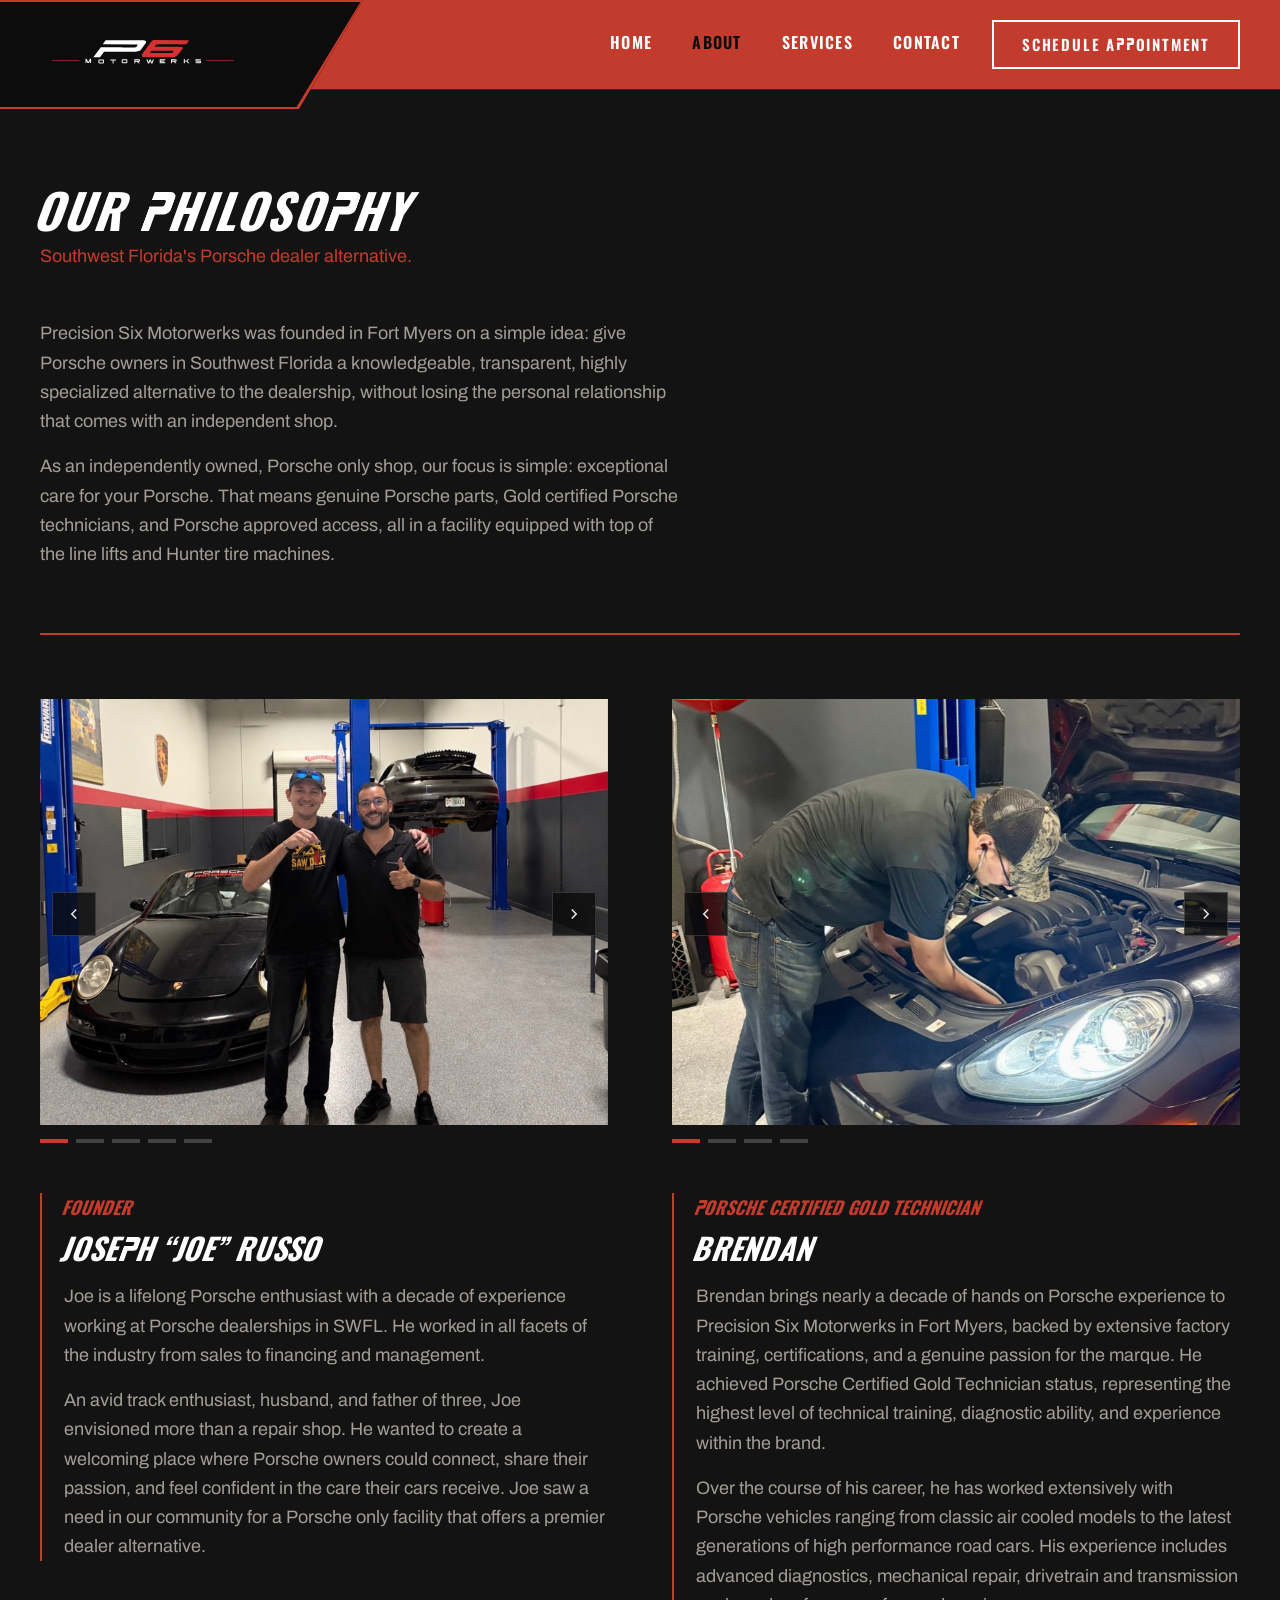
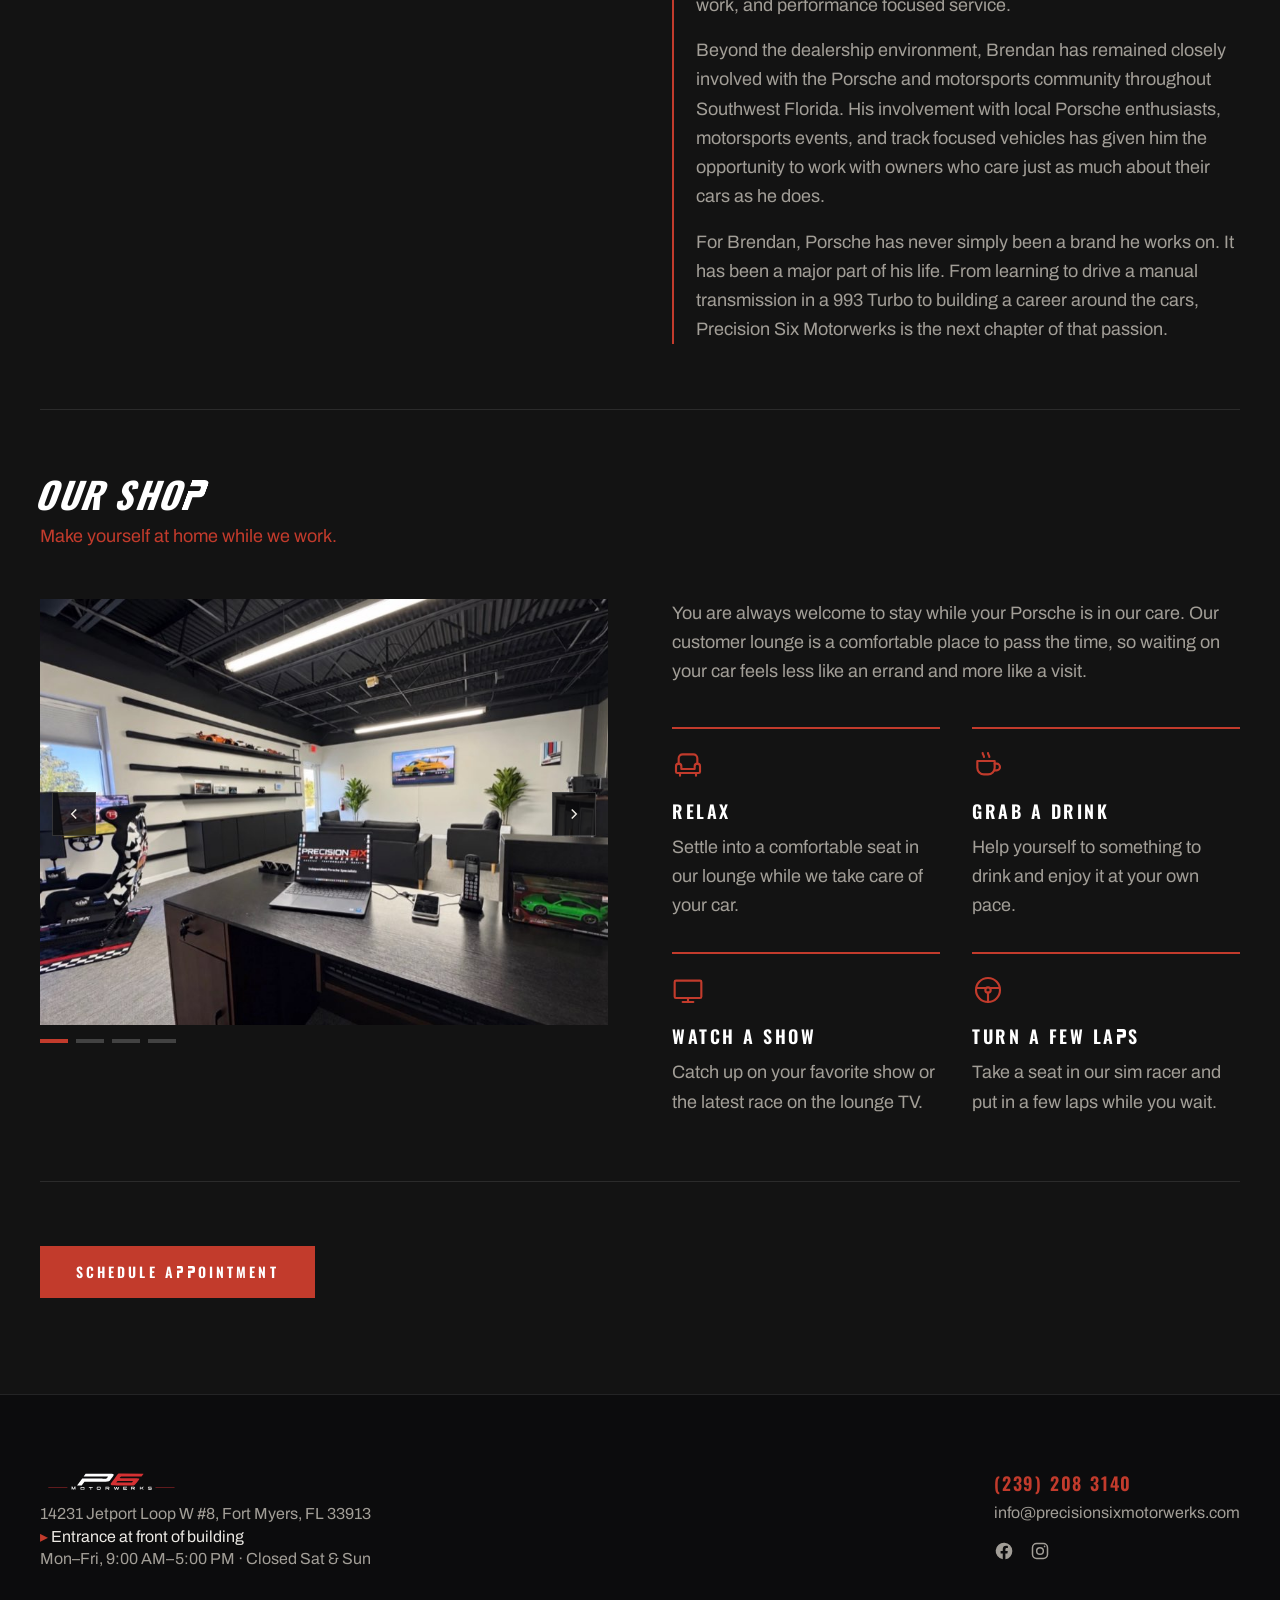
==== commit 21221af5: "Add parts, technicians and equipment copy to Our Philosophy on the About page Co-Authored-By: Claude" ====
--- a/about/index.html
+++ b/about/index.html
@@ -77,6 +77,7 @@
       <p class="mt-2 max-w-sm text-sm leading-relaxed text-[#c23b2c]" data-reveal="1">Southwest Florida's Porsche dealer alternative.</p>
       <div style="margin-top:48px" data-reveal="2">
         <p class="text-sm leading-relaxed text-[#a29e97]" style="max-width:640px">Precision Six Motorwerks was founded in Fort Myers on a simple idea: give Porsche owners in Southwest Florida a knowledgeable, transparent, highly specialized alternative to the dealership, without losing the personal relationship that comes with an independent shop.</p>
+        <p class="mt-4 text-sm leading-relaxed text-[#a29e97]" style="max-width:640px">As an independently owned, Porsche only shop, our focus is simple: exceptional care for your Porsche. That means genuine Porsche parts, Gold certified Porsche technicians, and Porsche approved access, all in a facility equipped with top of the line lifts and Hunter tire machines.</p>
       </div>
 
       <!-- Bios. Each column is a photo carousel (driven by /assets/bio-carousel.js)
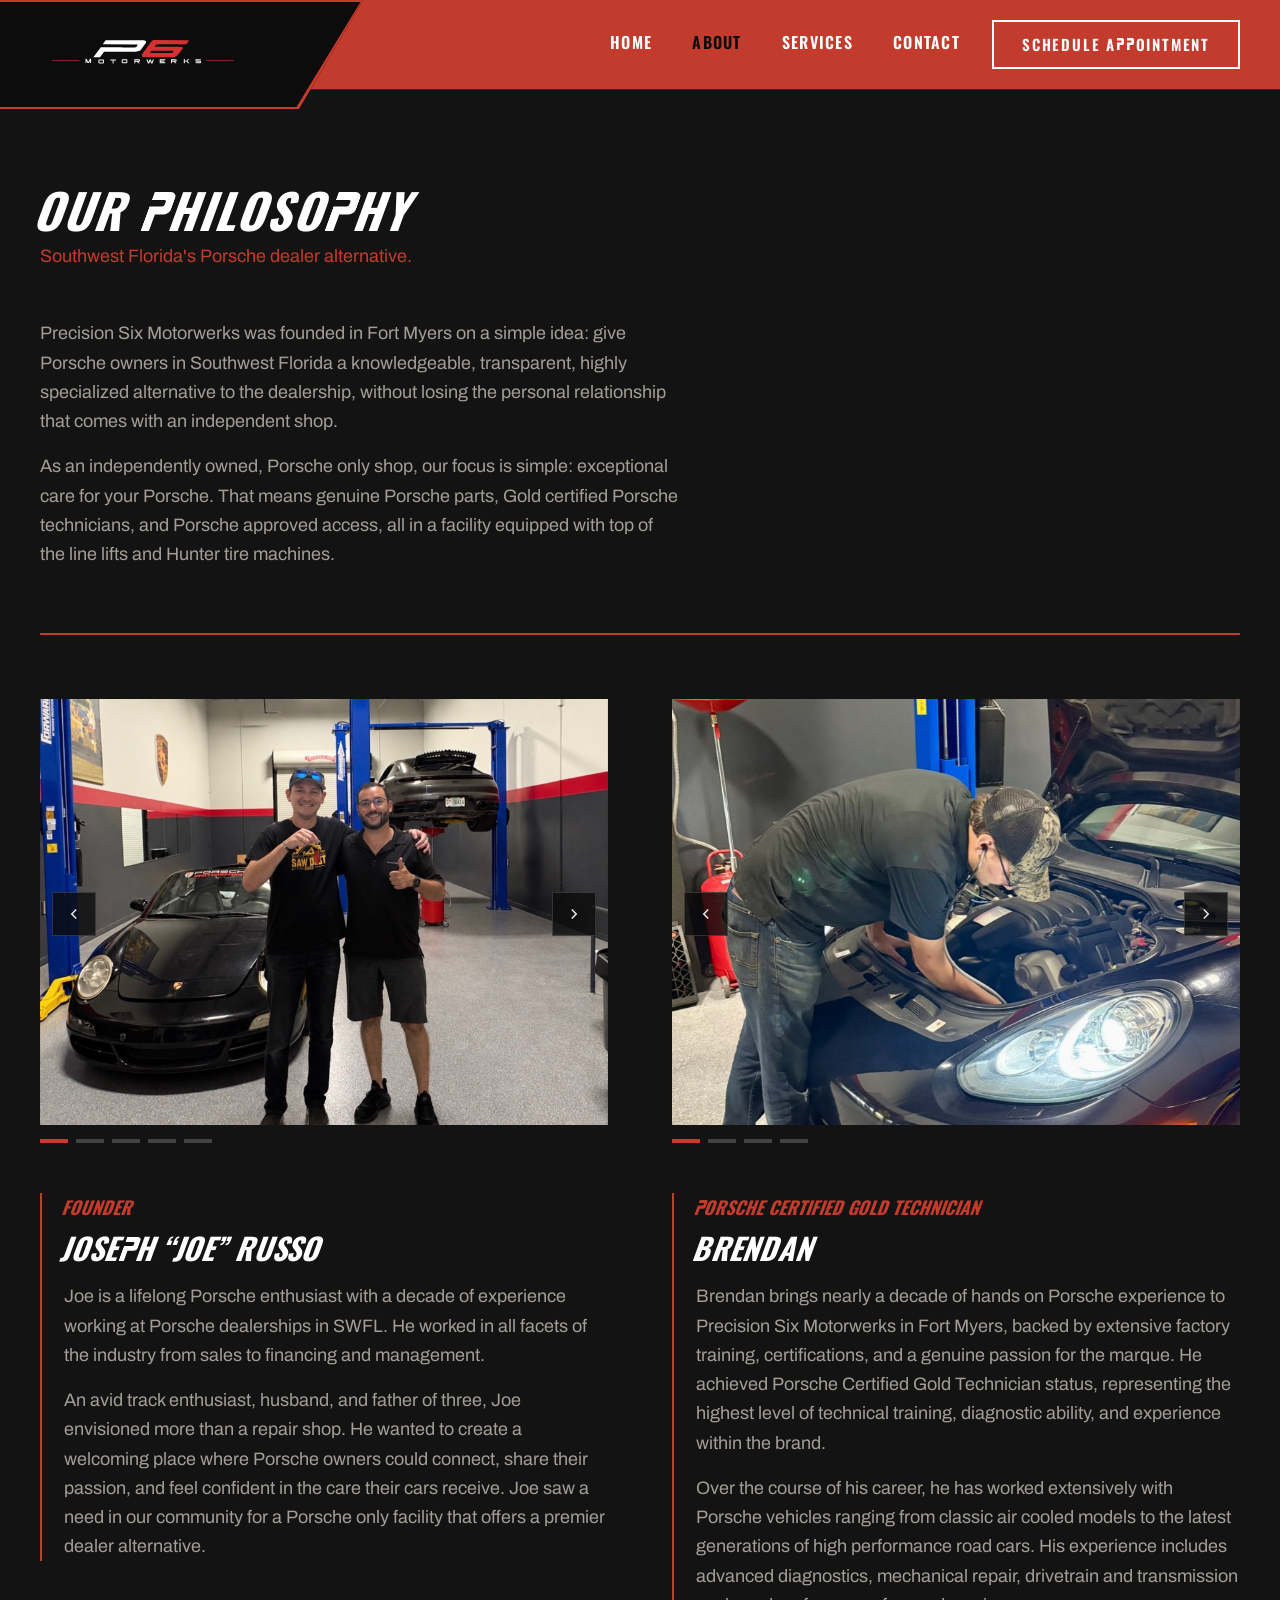
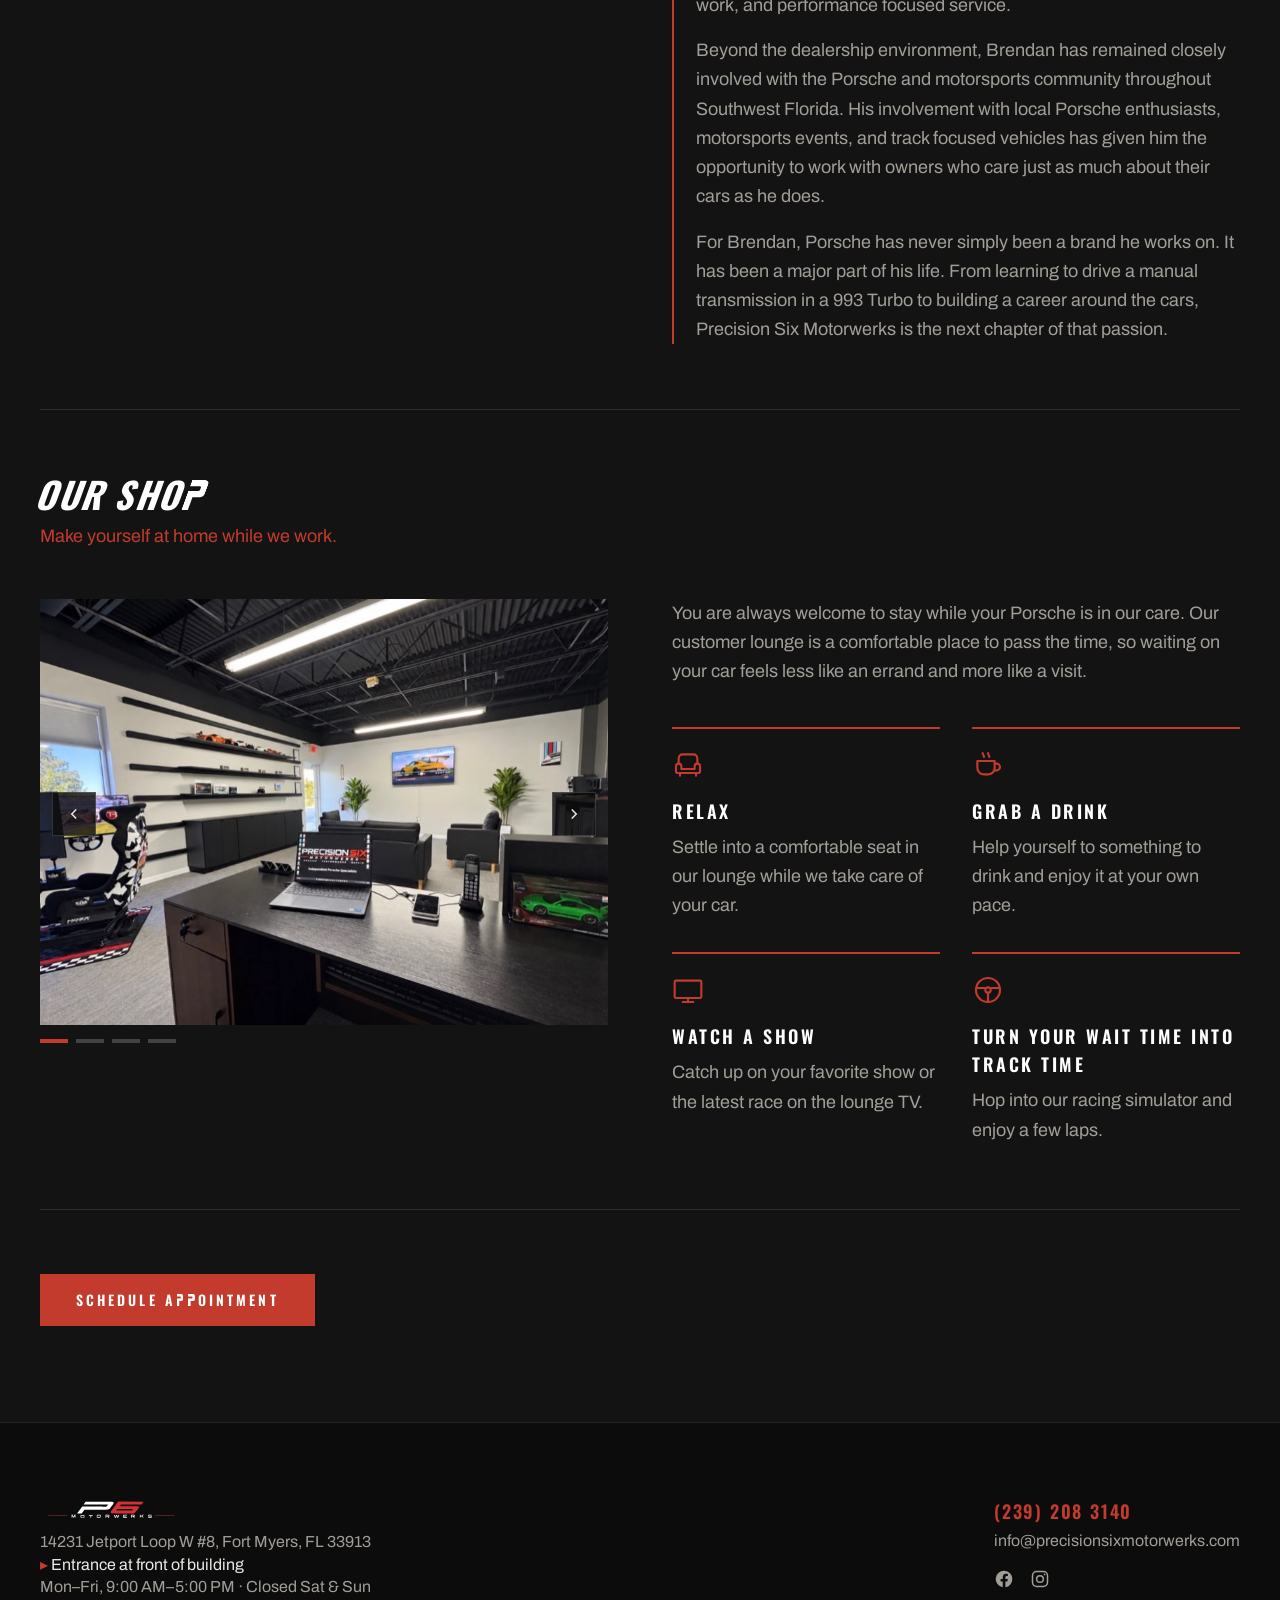
==== commit 656f6d19: "Update sim racer card copy in Our Shop section Co-Authored-By: Claude Opus 5.5 <noreply@anthropic.co" ====
--- a/about/index.html
+++ b/about/index.html
@@ -168,8 +168,8 @@
           </li>
           <li data-reveal>
             <svg viewBox="0 0 24 24" fill="none" stroke="currentColor" stroke-width="1.6" stroke-linecap="round" stroke-linejoin="round" aria-hidden="true"><circle cx="12" cy="12" r="9"/><circle cx="12" cy="12" r="2"/><path d="M3.5 10.5h6.5M14 10.5h6.5M12 14v7"/></svg>
-            <h3 class="font-label text-lg text-white">TURN A FEW LAPS</h3>
-            <p class="text-sm leading-relaxed text-[#a29e97]">Take a seat in our sim racer and put in a few laps while you wait.</p>
+            <h3 class="font-label text-lg text-white">TURN YOUR WAIT TIME INTO TRACK TIME</h3>
+            <p class="text-sm leading-relaxed text-[#a29e97]">Hop into our racing simulator and enjoy a few laps.</p>
           </li>
         </ul>
         </div>
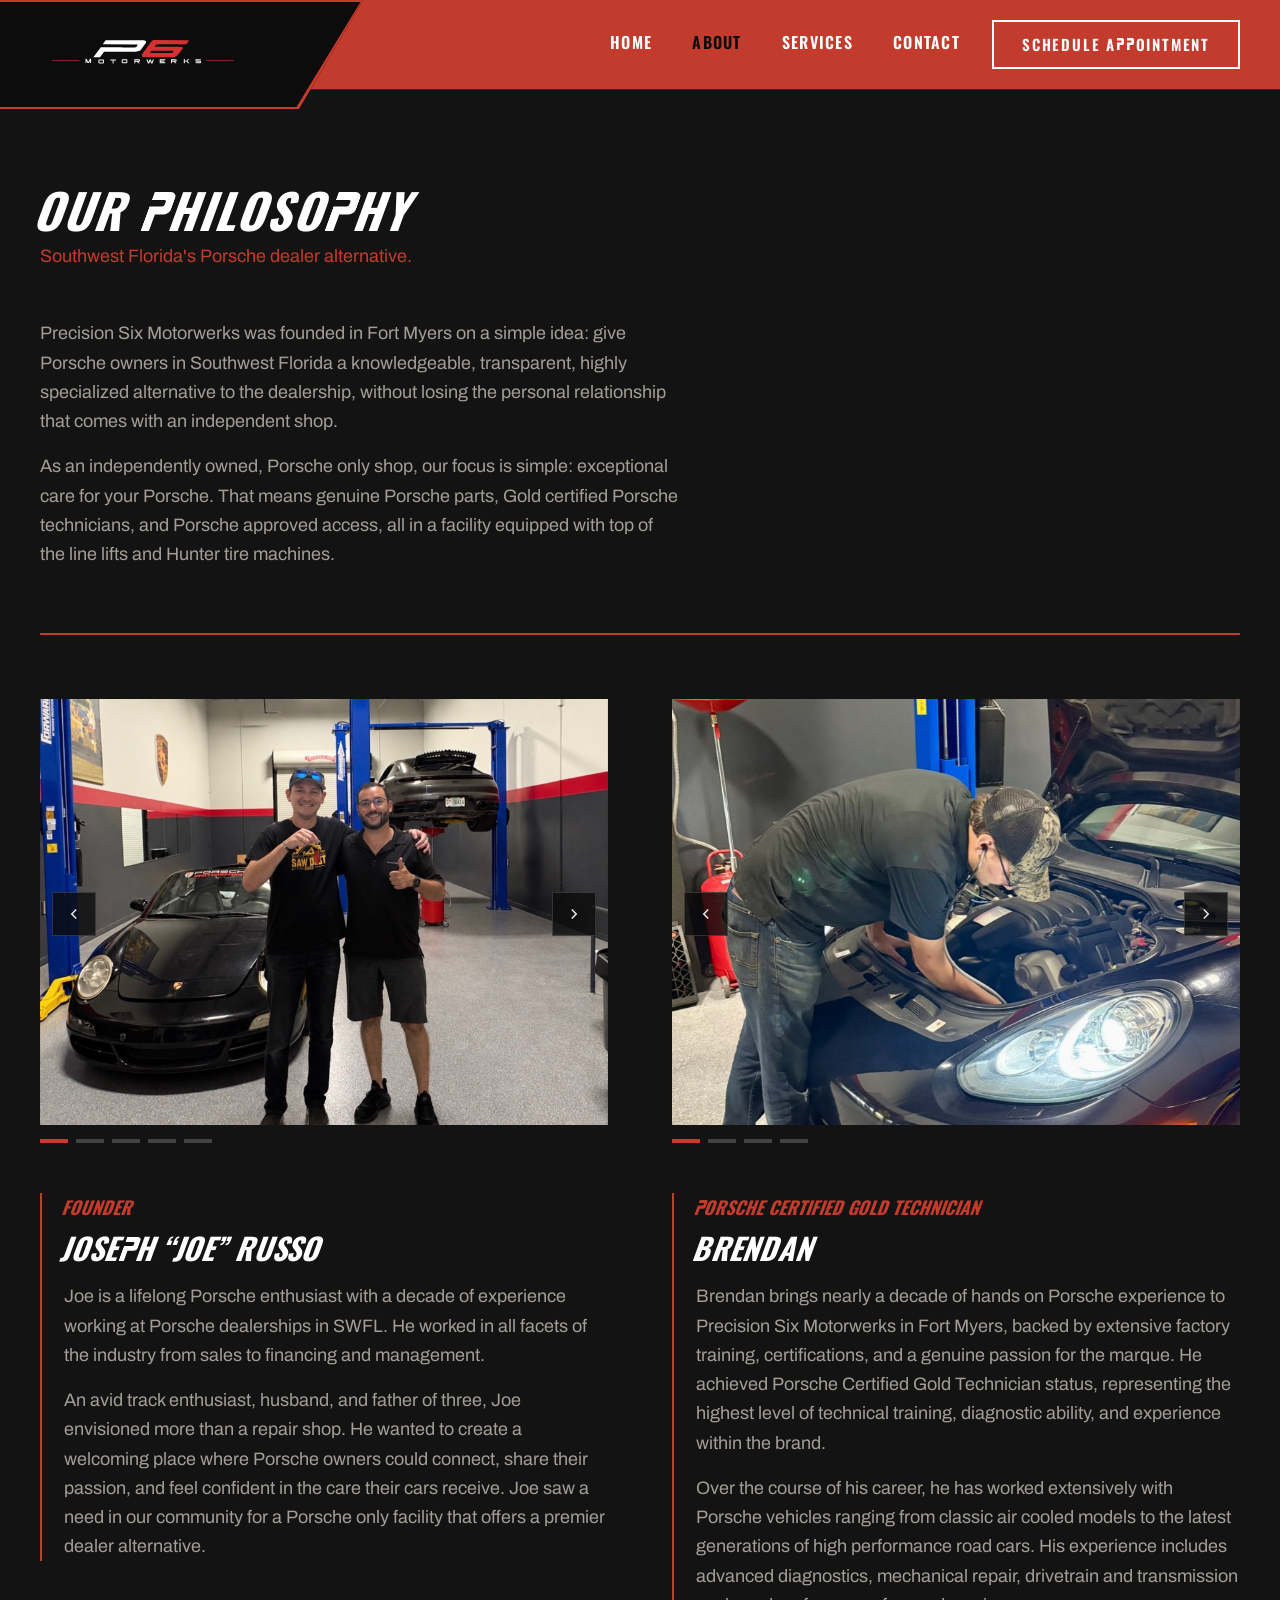
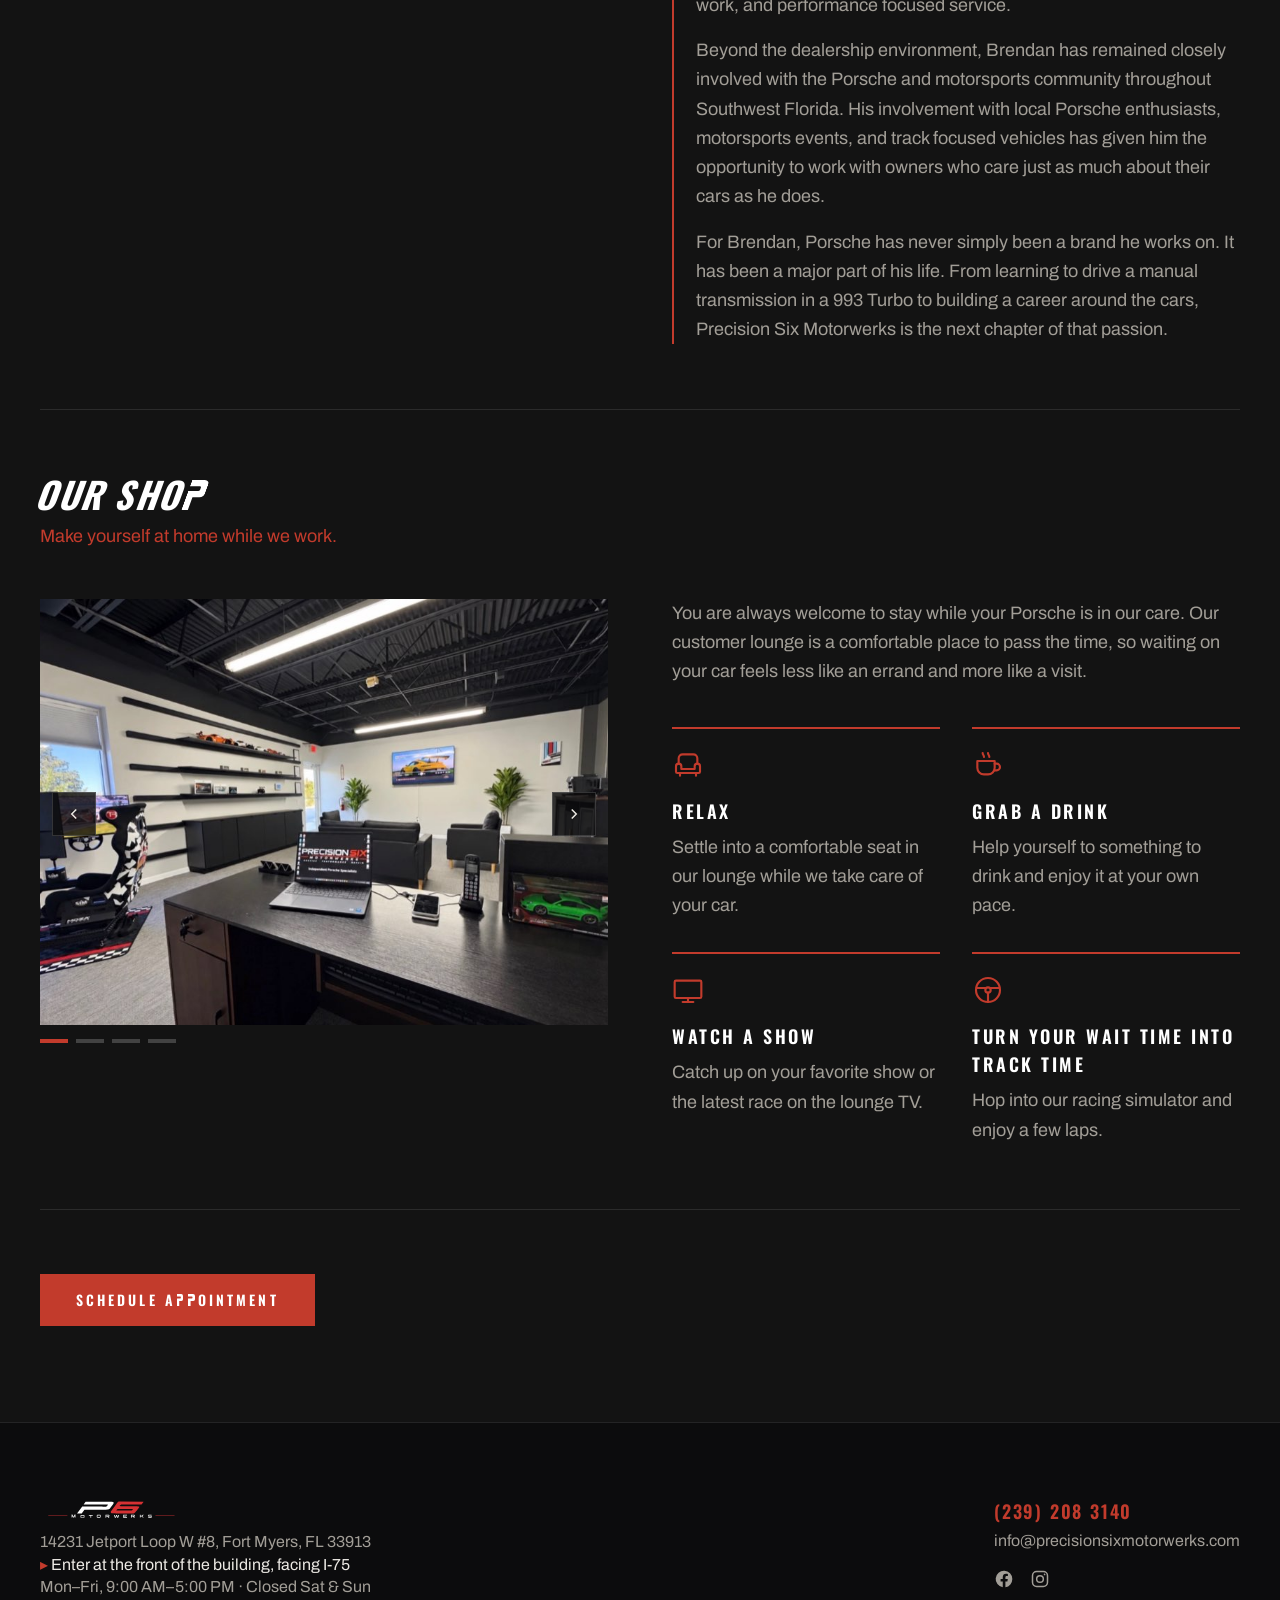
==== commit 31c3c637: "Update footer entrance note on all pages Co-Authored-By: Claude Opus 5.5 <noreply@anthropic.com>" ====
--- a/about/index.html
+++ b/about/index.html
@@ -186,7 +186,7 @@
     <div class="mx-auto flex max-w-[1400px] flex-col gap-8 px-6 py-16 md:flex-row md:items-center md:justify-between md:px-10">
       <div>
         <img src="/images/p6-logo.svg" alt="Precision Six Motorwerks" style="height:36px;width:auto;display:block" />
-        <p class="mt-2 max-w-sm text-sm text-[#a29e97]"><a href="https://www.google.com/maps/dir/?api=1&amp;destination=14231+Jetport+Loop+W+%238,+Fort+Myers,+FL+33913" target="_blank" rel="noopener" class="transition-colors hover:text-[#e0523f]">14231 Jetport Loop W #8, Fort Myers, FL 33913</a><br/><span class="text-[#ece9e4]"><span class="text-[#c23b2c]">&#9656;</span> Entrance at front of building</span><br/>Mon–Fri, 9:00 AM–5:00 PM · Closed Sat &amp; Sun</p>
+        <p class="mt-2 max-w-sm text-sm text-[#a29e97]"><a href="https://www.google.com/maps/dir/?api=1&amp;destination=14231+Jetport+Loop+W+%238,+Fort+Myers,+FL+33913" target="_blank" rel="noopener" class="transition-colors hover:text-[#e0523f]">14231 Jetport Loop W #8, Fort Myers, FL 33913</a><br/><span class="text-[#ece9e4]"><span class="text-[#c23b2c]">&#9656;</span> Enter at the front of the building, facing I-75</span><br/>Mon–Fri, 9:00 AM–5:00 PM · Closed Sat &amp; Sun</p>
       </div>
       <div>
         <a href="tel:12392083140" class="font-label text-lg tracking-[0.1em] text-[#c23b2c] transition-colors hover:text-[#e0523f]">(239) 208 3140</a>
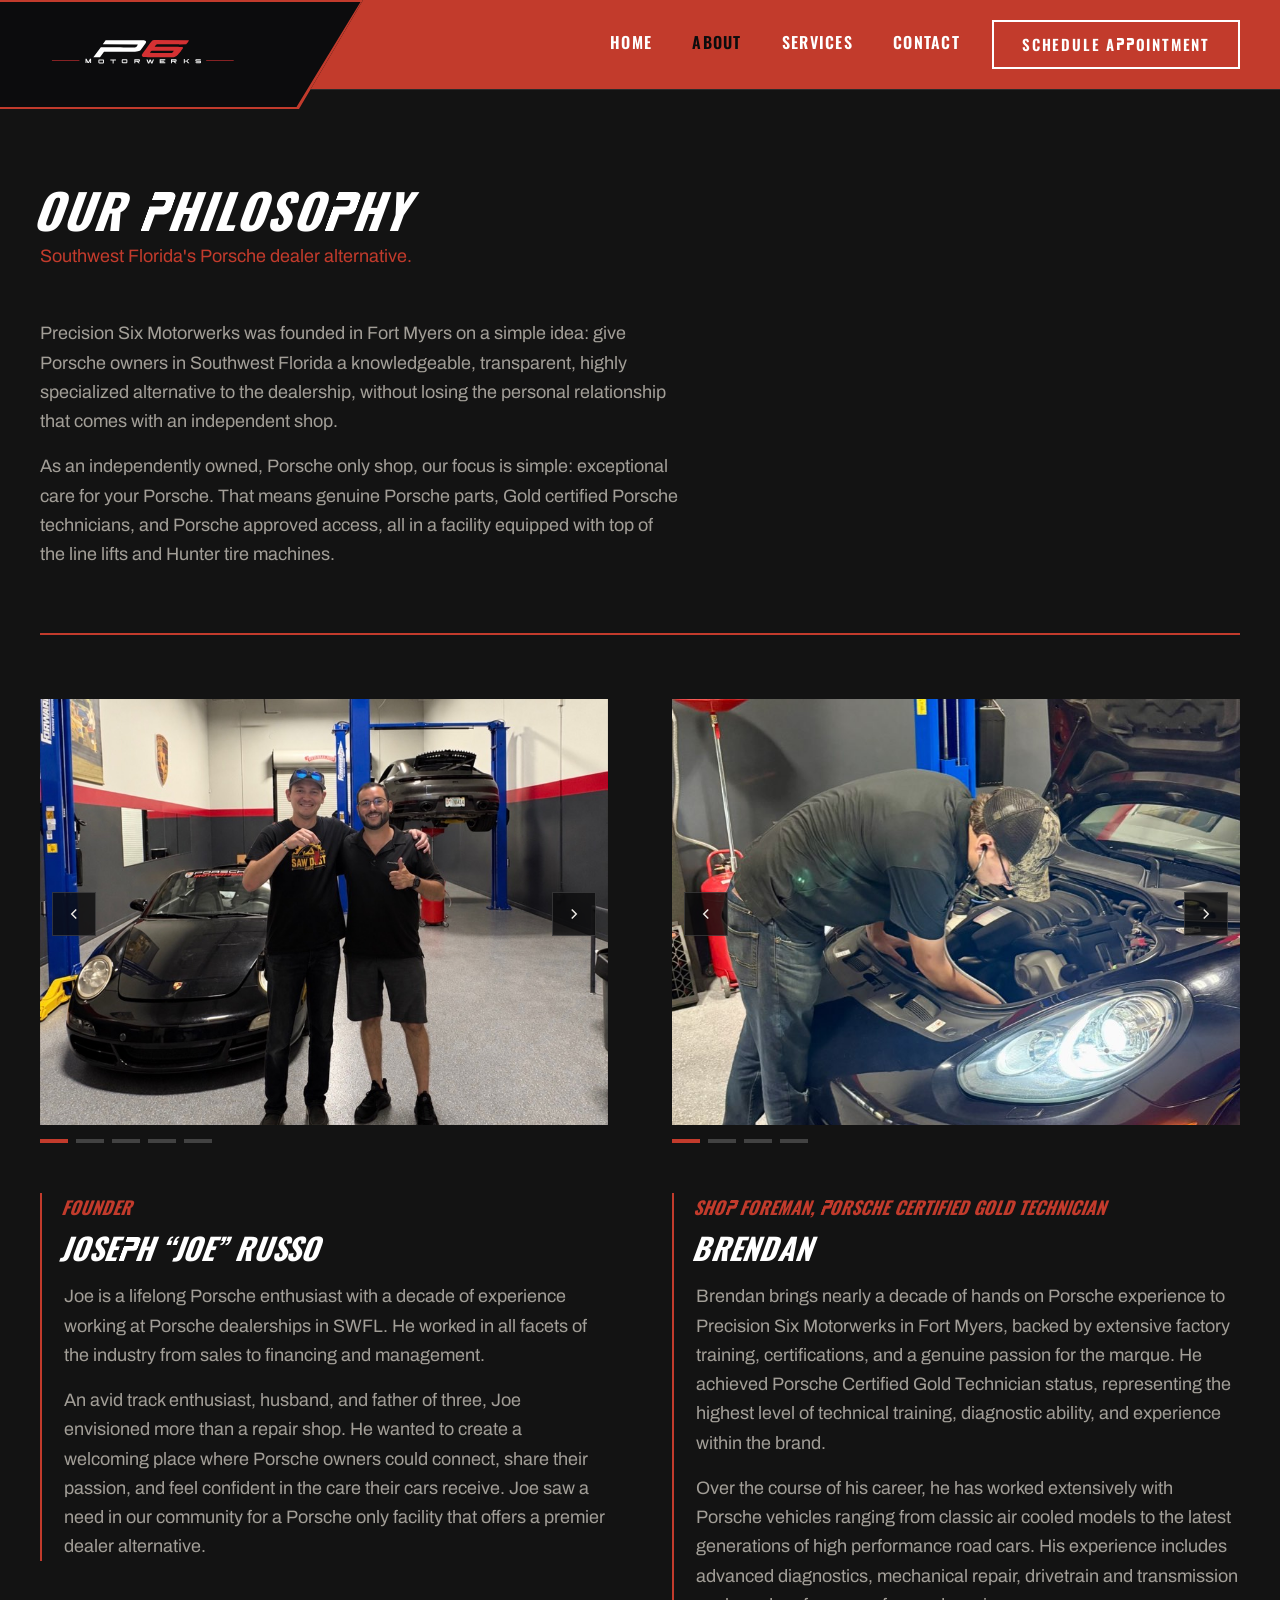
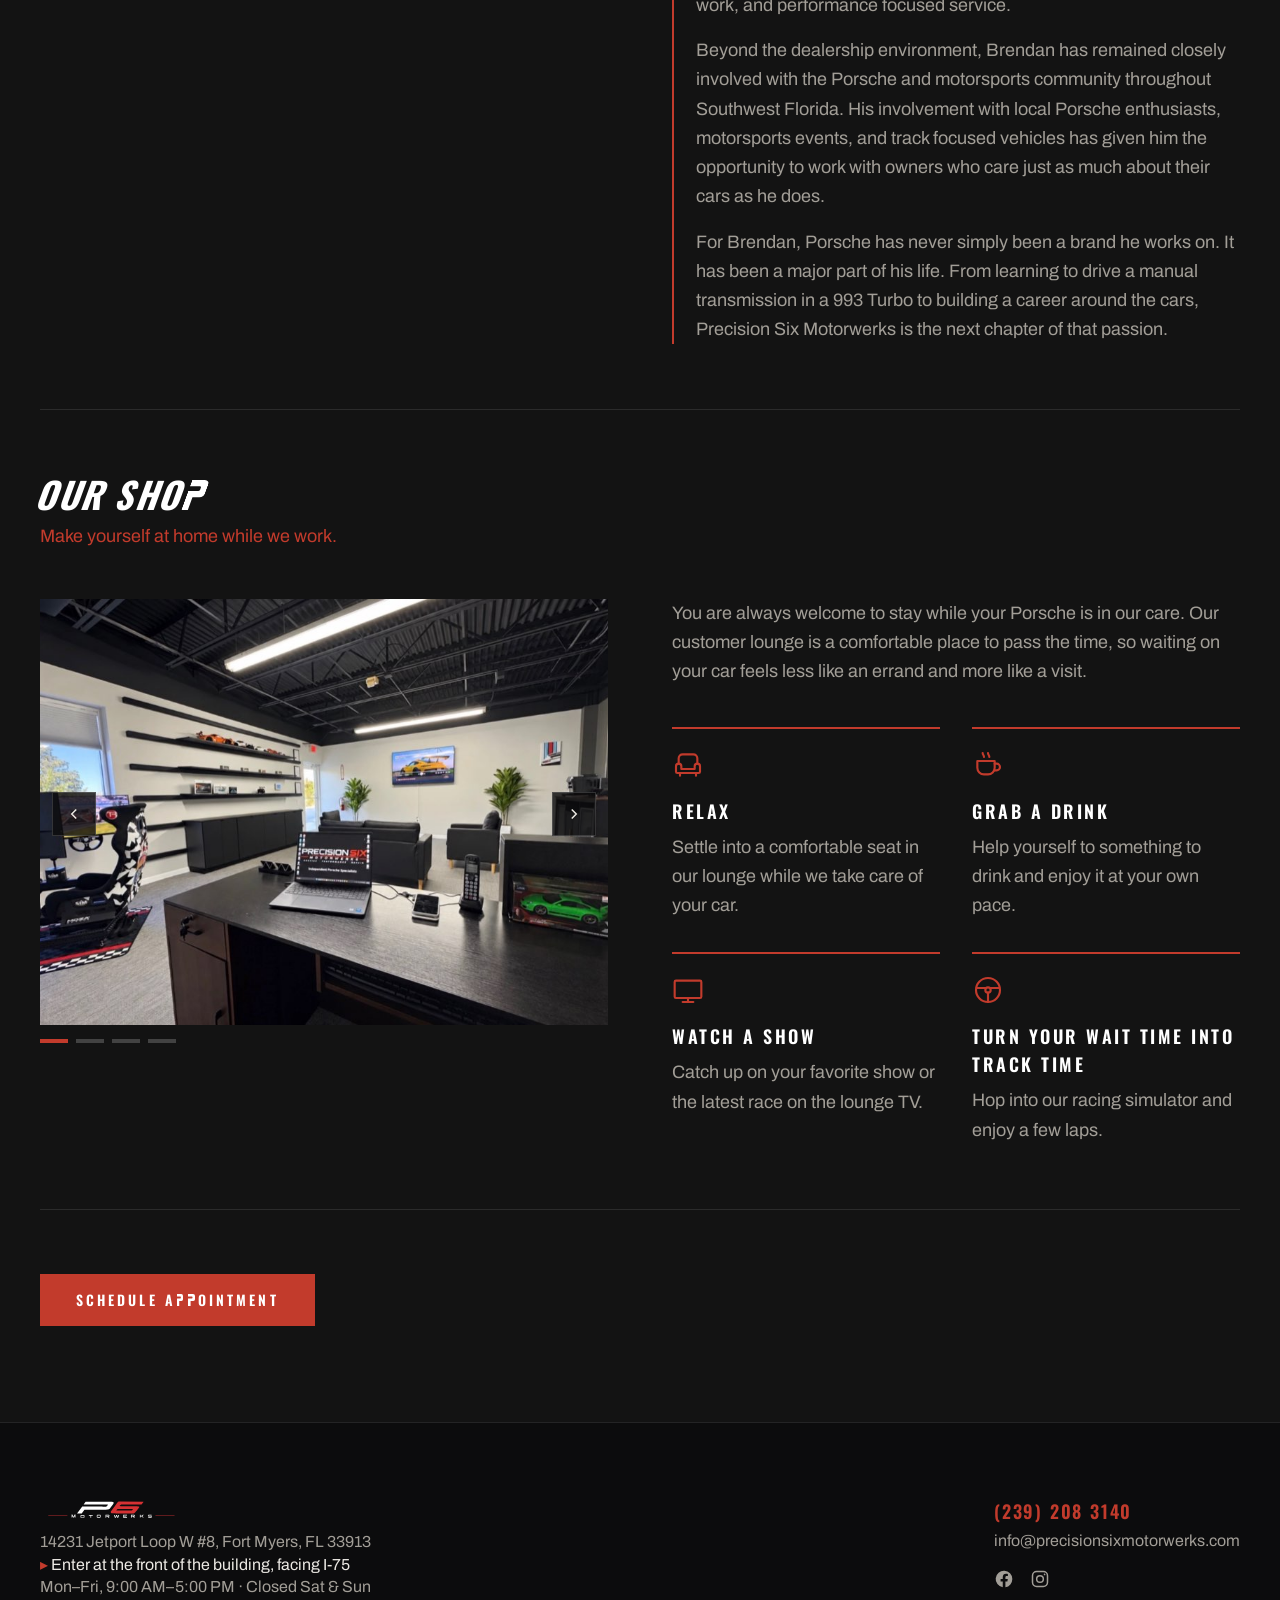
==== commit d2f656a4: "Add Shop Foreman to Brendan's title Co-Authored-By: Claude Opus 5.5 <noreply@anthropic.com>" ====
--- a/about/index.html
+++ b/about/index.html
@@ -118,7 +118,7 @@
             <div class="bc-dots"></div>
           </div>
           <div data-reveal-bio>
-            <span class="bio-role font-display text-lg text-[#c23b2c]"><span class="slant">PORSCHE</span> <span class="slant">CERTIFIED</span> <span class="slant">GOLD</span> <span class="slant">TECHNICIAN</span></span>
+            <span class="bio-role font-display text-lg text-[#c23b2c]"><span class="slant">SHOP</span> <span class="slant">FOREMAN,</span> <span class="slant">PORSCHE</span> <span class="slant">CERTIFIED</span> <span class="slant">GOLD</span> <span class="slant">TECHNICIAN</span></span>
             <h2 class="bio-name mt-2 font-display text-2xl text-white sm:text-3xl"><span class="slant">Brendan</span></h2>
             <p class="mt-4 text-sm leading-relaxed text-[#a29e97]">Brendan brings nearly a decade of hands on Porsche experience to Precision Six Motorwerks in Fort Myers, backed by extensive factory training, certifications, and a genuine passion for the marque. He achieved Porsche Certified Gold Technician status, representing the highest level of technical training, diagnostic ability, and experience within the brand.</p>
             <p class="mt-4 text-sm leading-relaxed text-[#a29e97]">Over the course of his career, he has worked extensively with Porsche vehicles ranging from classic air cooled models to the latest generations of high performance road cars. His experience includes advanced diagnostics, mechanical repair, drivetrain and transmission work, and performance focused service.</p>
@@ -249,7 +249,7 @@
     {
       "@type": "Person",
       "name": "Brendan",
-      "jobTitle": "Porsche Certified Gold Technician"
+      "jobTitle": "Shop Foreman, Porsche Certified Gold Technician"
     }
   ]
 }
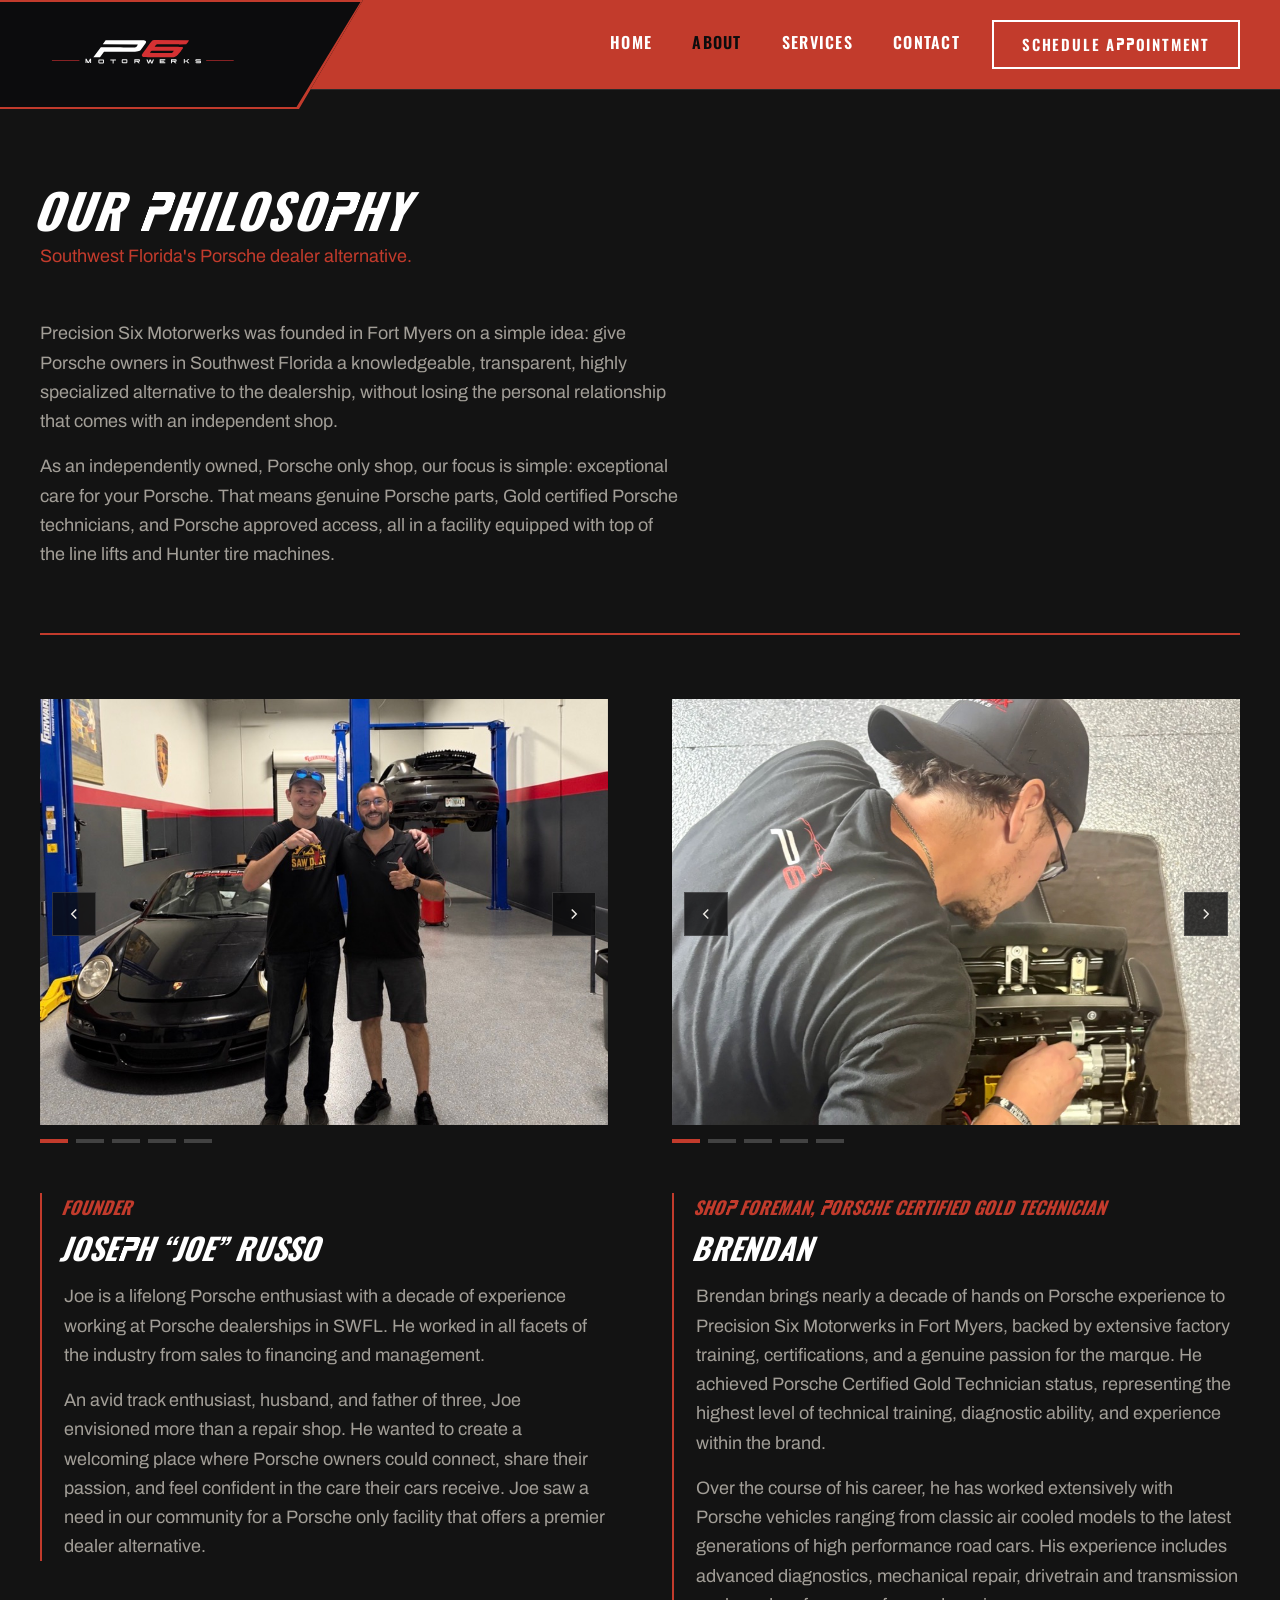
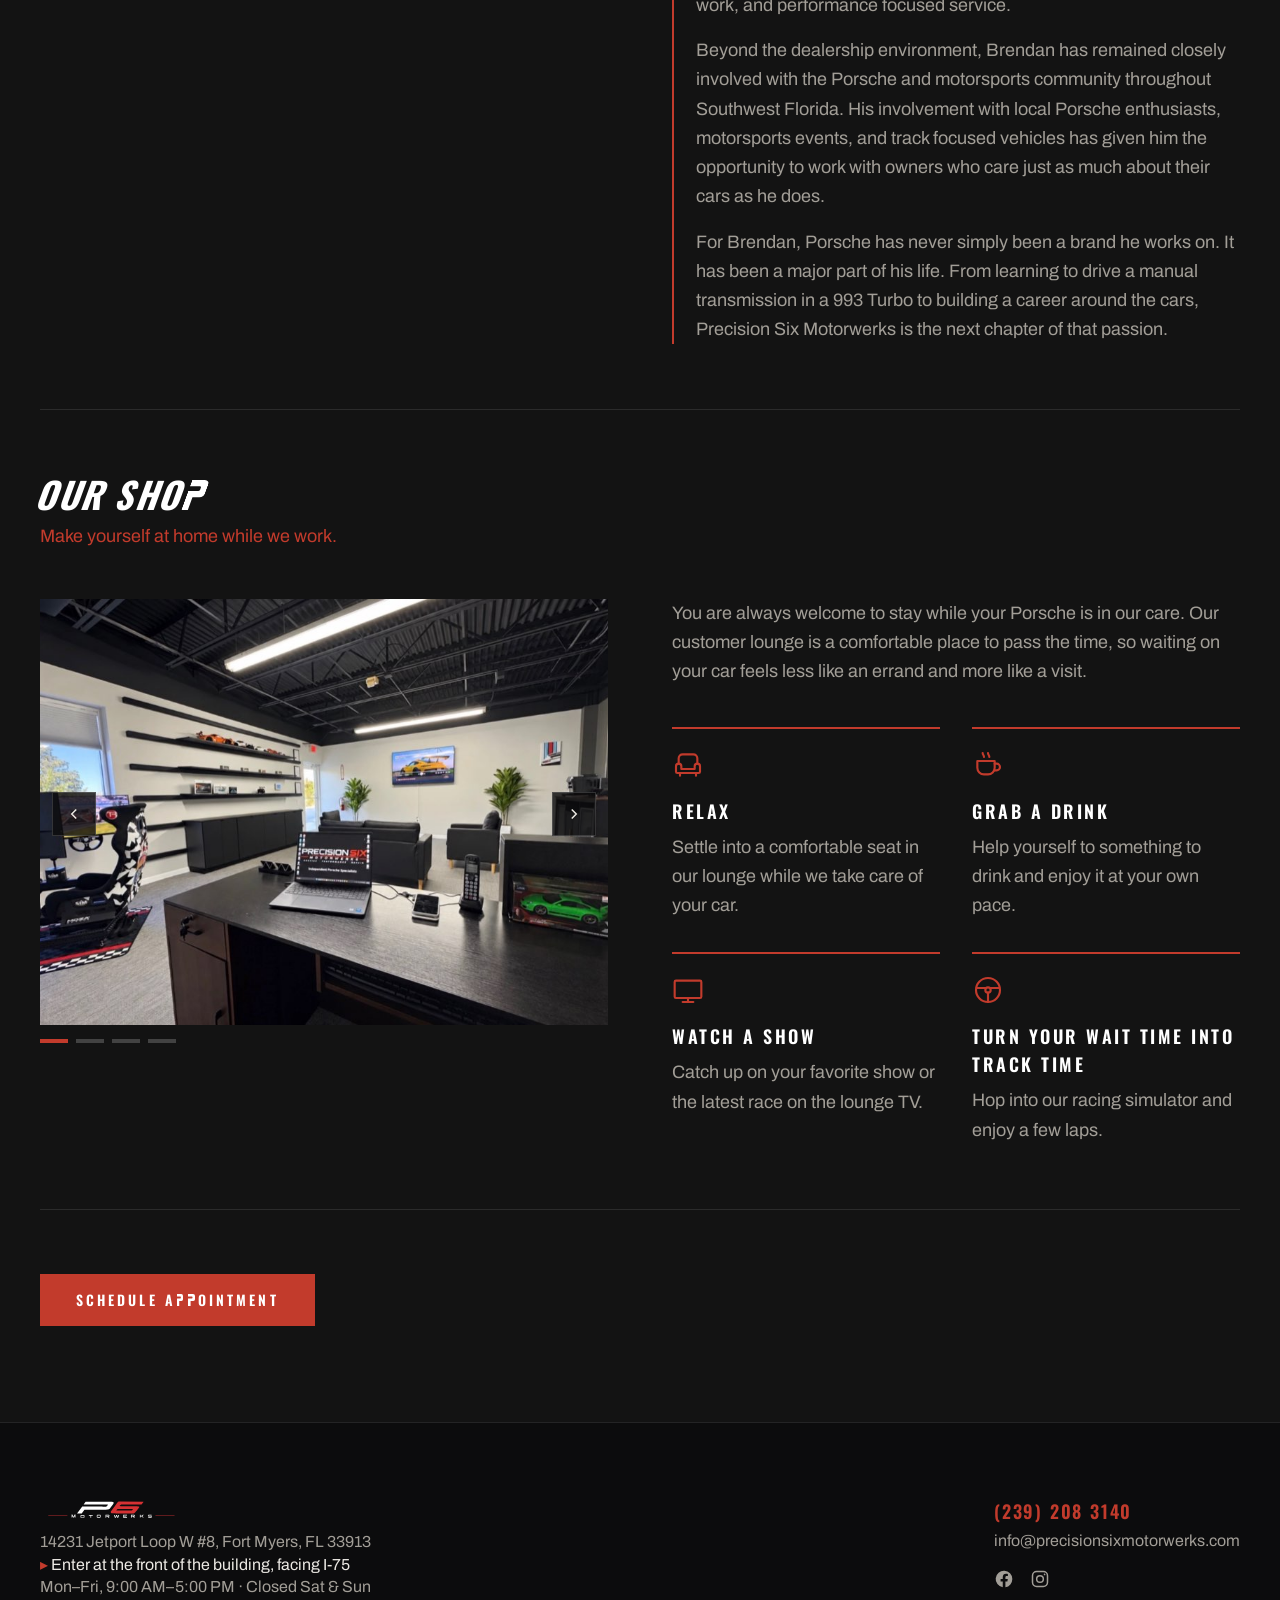
==== commit 2a03c7ab: "Add Brendan's photo first in his bio carousel Co-Authored-By: Claude Opus 5.5 <noreply@anthropic.com" ====
--- a/about/index.html
+++ b/about/index.html
@@ -109,7 +109,9 @@
         <div class="bio-col">
           <div class="bio-carousel" data-carousel data-reveal role="region" aria-roledescription="carousel" aria-label="Photos of Brendan">
             <div class="bc-slides">
-              <img src="/images/shop/shop-7.jpg" alt="Technician using a mechanic&#39;s stethoscope to listen to the engine of a black Panamera" />
+              <!-- Tall photo in a wide frame: 15% down keeps his cap, face and hands in view -->
+              <img src="/images/team/brendan-1.jpg" alt="Brendan in a P6 cap and shirt working on the motors inside a power seat frame" style="object-position:50% 15%" />
+              <img src="/images/shop/shop-7.jpg" alt="Technician using a mechanic&#39;s stethoscope to listen to the engine of a black Panamera" loading="lazy" />
               <img src="/images/shop/shop-8.jpg" alt="Black Panamera raised on a lift with its hood open while a technician drains the oil" loading="lazy" />
               <img src="/images/shop/shop-3.jpg" alt="Grey 911 Carrera parked under a blue two post lift" loading="lazy" />
               <img src="/images/shop/shop-6.jpg" alt="Black Panamera under a lift, beneath a painting of a Porsche race car" loading="lazy" />
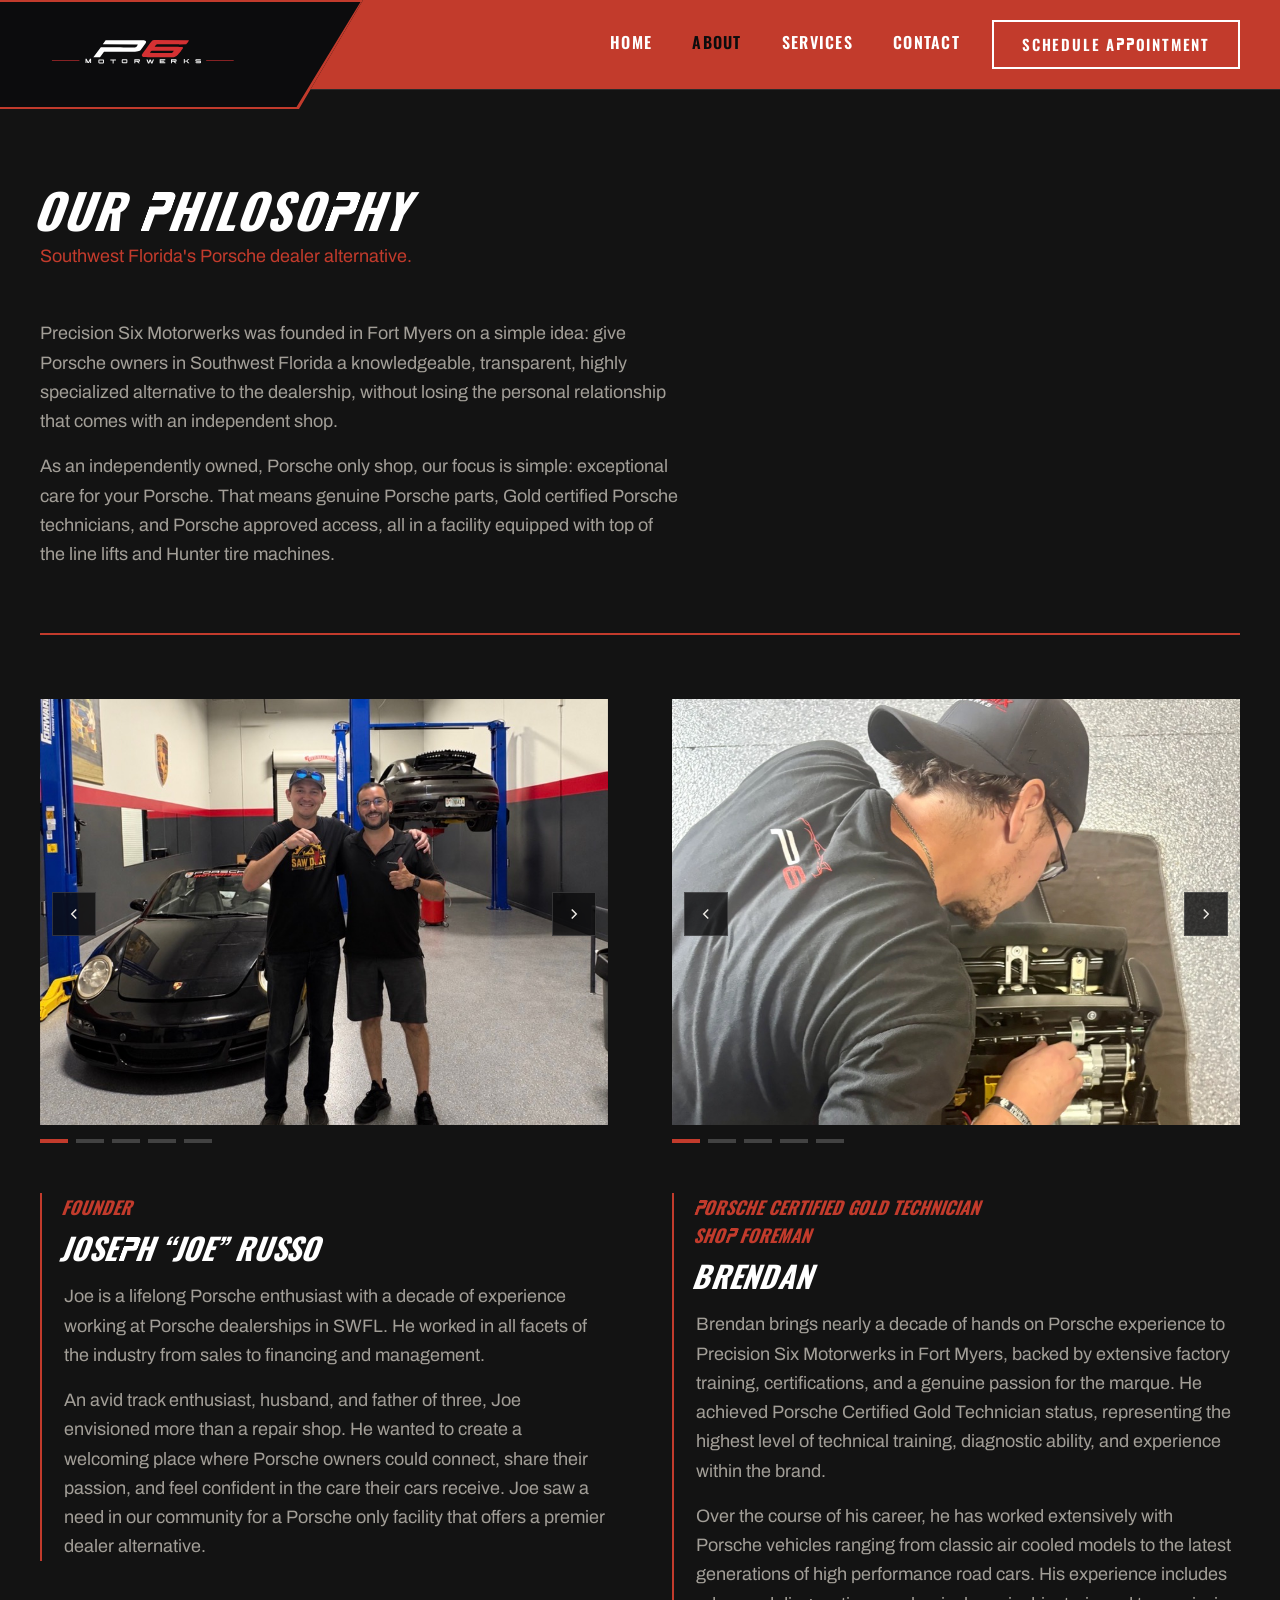
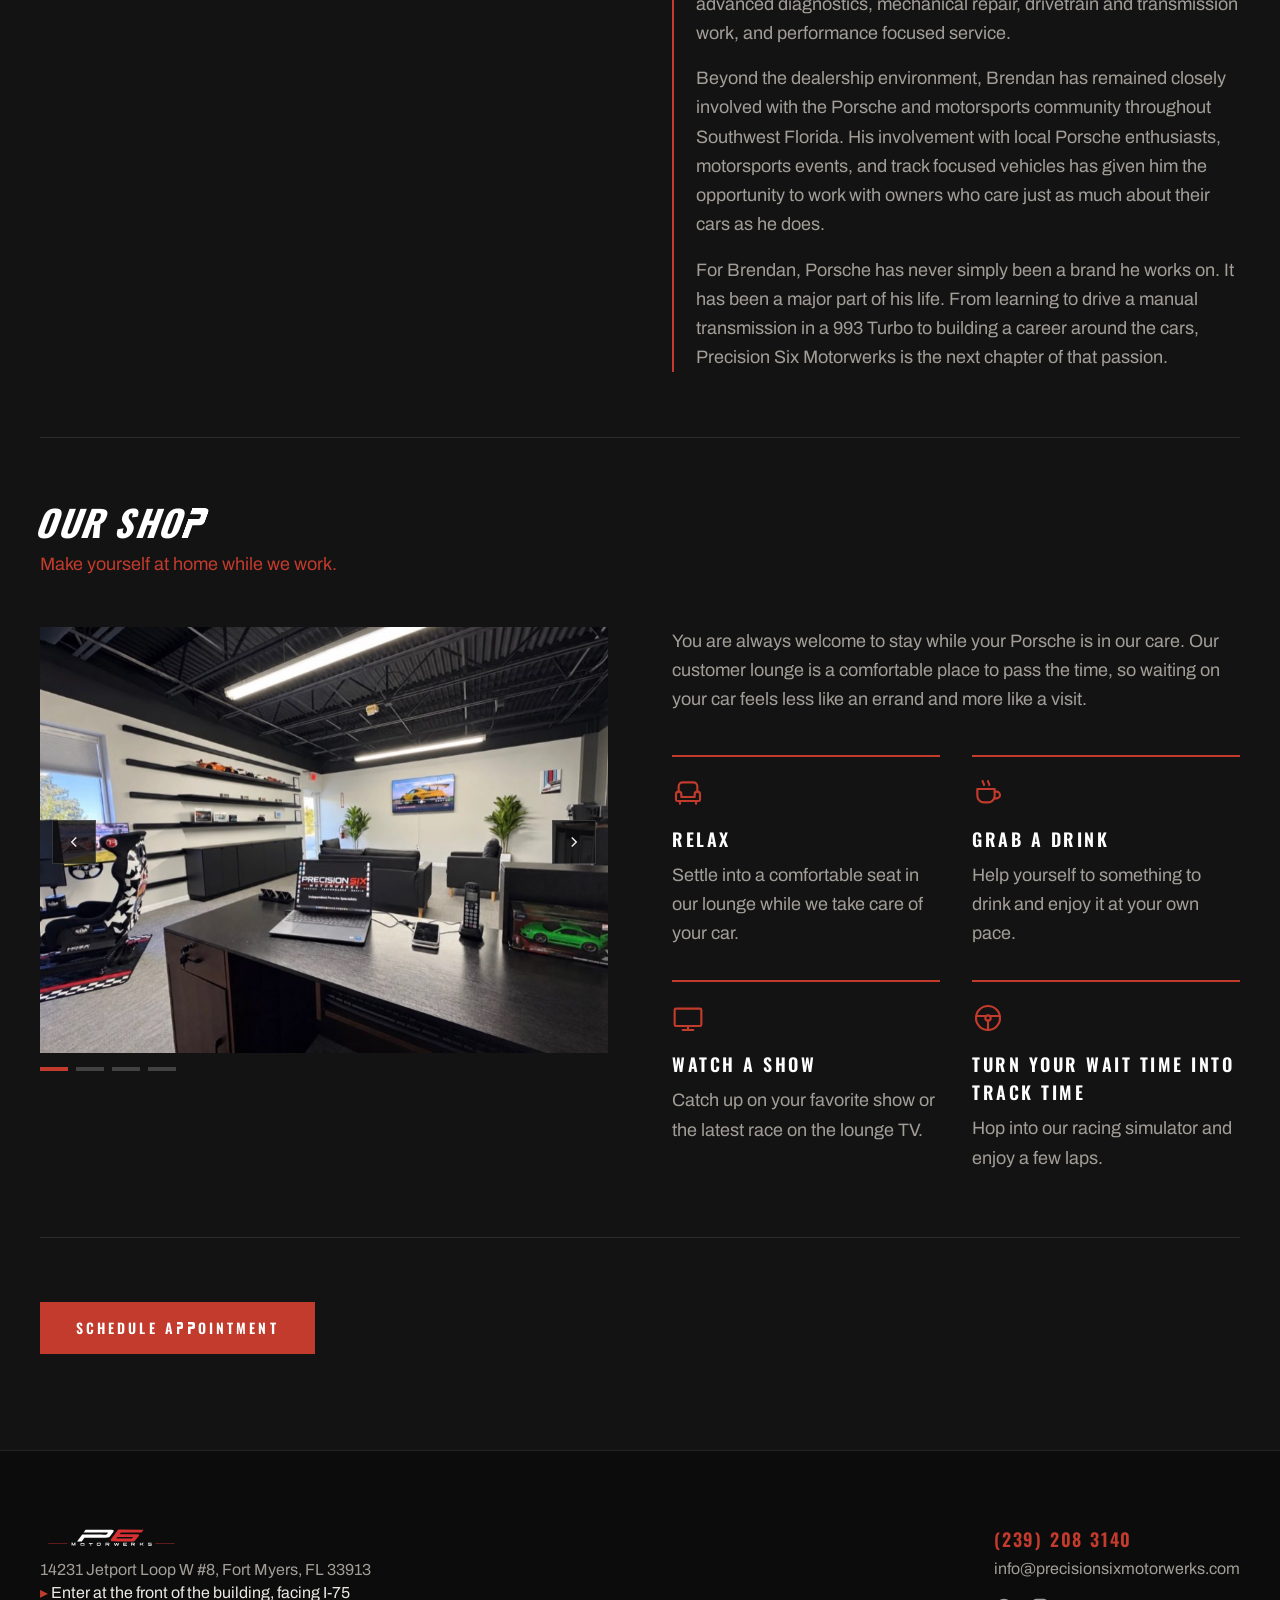
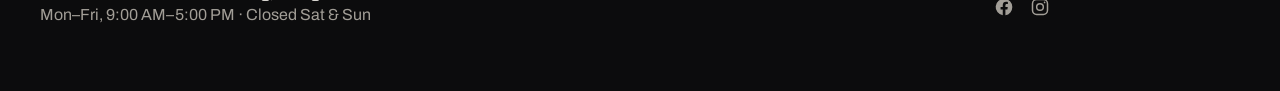
==== commit 5756b0d9: "Put Shop Foreman on its own line under Brendan's certification Co-Authored-By: Claude Opus 5.5 <nore" ====
--- a/about/index.html
+++ b/about/index.html
@@ -120,7 +120,7 @@
             <div class="bc-dots"></div>
           </div>
           <div data-reveal-bio>
-            <span class="bio-role font-display text-lg text-[#c23b2c]"><span class="slant">SHOP</span> <span class="slant">FOREMAN,</span> <span class="slant">PORSCHE</span> <span class="slant">CERTIFIED</span> <span class="slant">GOLD</span> <span class="slant">TECHNICIAN</span></span>
+            <span class="bio-role font-display text-lg text-[#c23b2c]"><span class="slant">PORSCHE</span> <span class="slant">CERTIFIED</span> <span class="slant">GOLD</span> <span class="slant">TECHNICIAN</span><br/><span class="slant">SHOP</span> <span class="slant">FOREMAN</span></span>
             <h2 class="bio-name mt-2 font-display text-2xl text-white sm:text-3xl"><span class="slant">Brendan</span></h2>
             <p class="mt-4 text-sm leading-relaxed text-[#a29e97]">Brendan brings nearly a decade of hands on Porsche experience to Precision Six Motorwerks in Fort Myers, backed by extensive factory training, certifications, and a genuine passion for the marque. He achieved Porsche Certified Gold Technician status, representing the highest level of technical training, diagnostic ability, and experience within the brand.</p>
             <p class="mt-4 text-sm leading-relaxed text-[#a29e97]">Over the course of his career, he has worked extensively with Porsche vehicles ranging from classic air cooled models to the latest generations of high performance road cars. His experience includes advanced diagnostics, mechanical repair, drivetrain and transmission work, and performance focused service.</p>
@@ -251,7 +251,7 @@
     {
       "@type": "Person",
       "name": "Brendan",
-      "jobTitle": "Shop Foreman, Porsche Certified Gold Technician"
+      "jobTitle": "Porsche Certified Gold Technician, Shop Foreman"
     }
   ]
 }
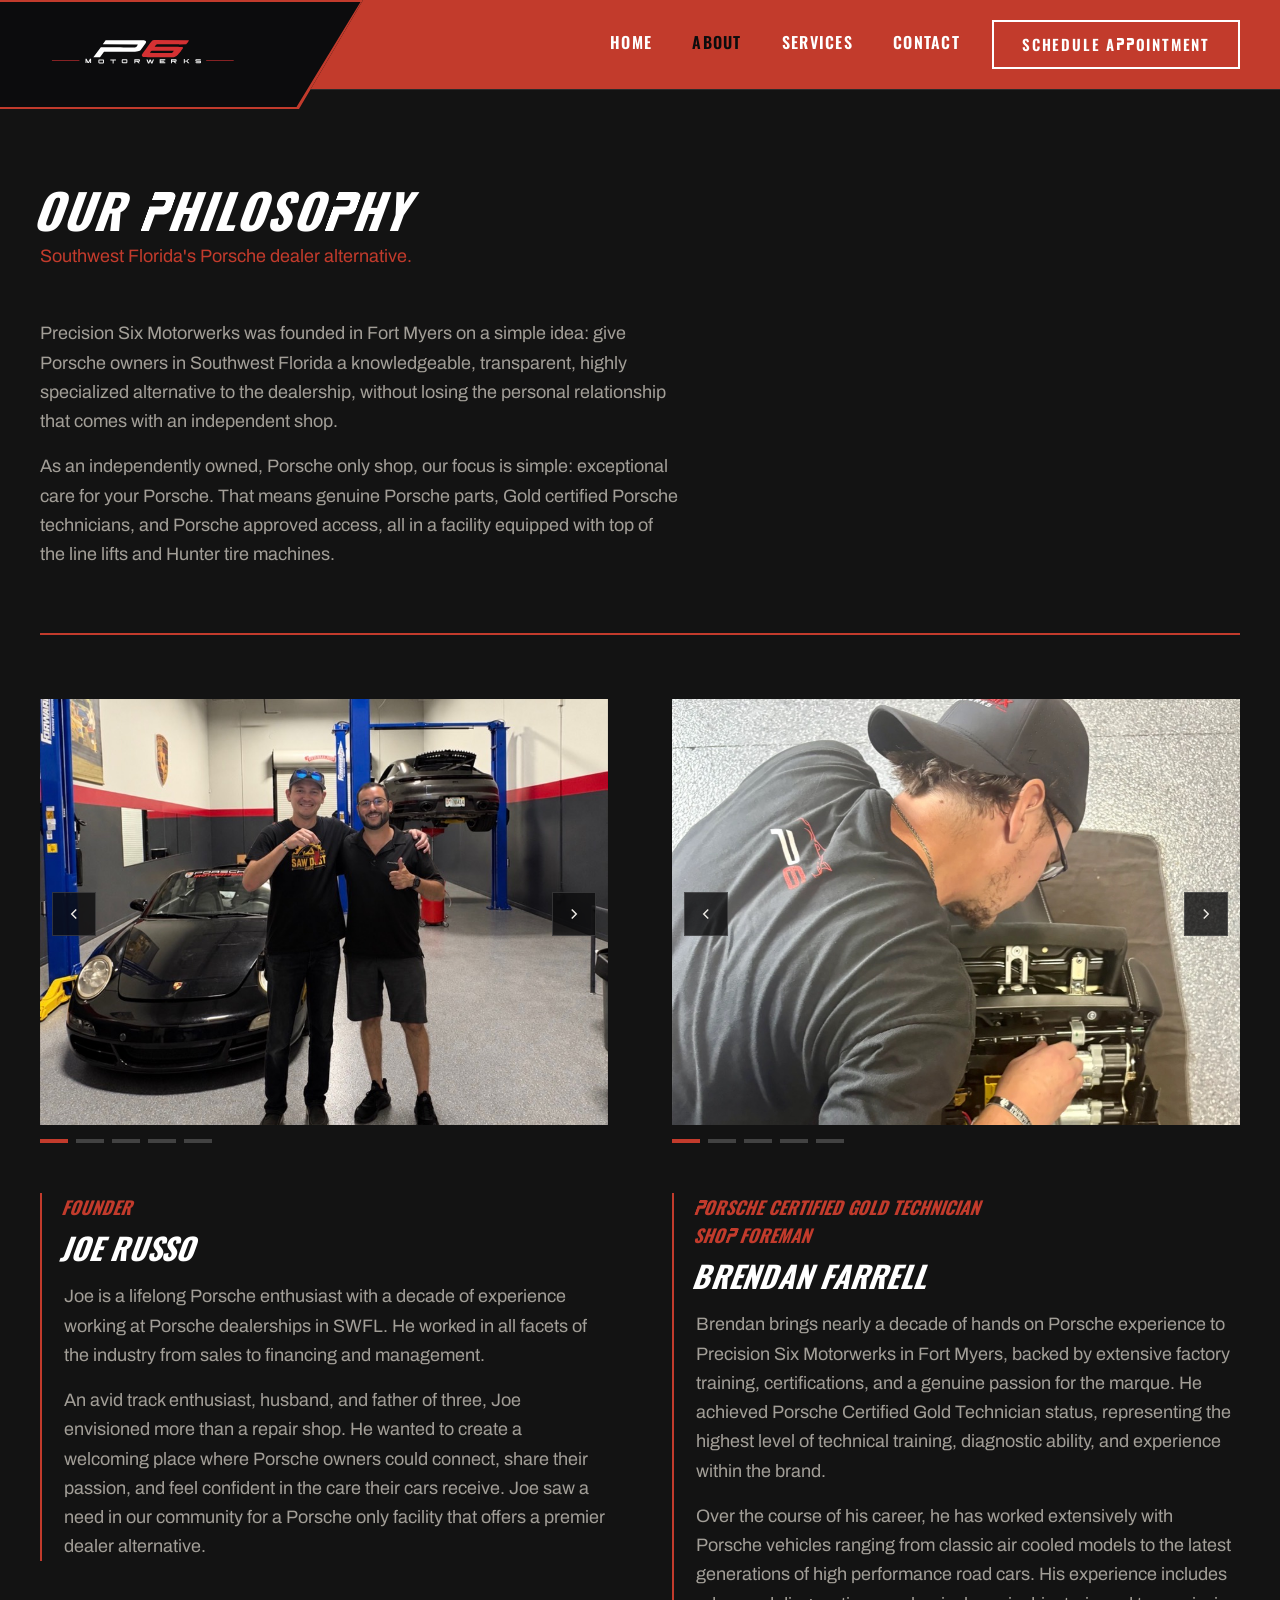
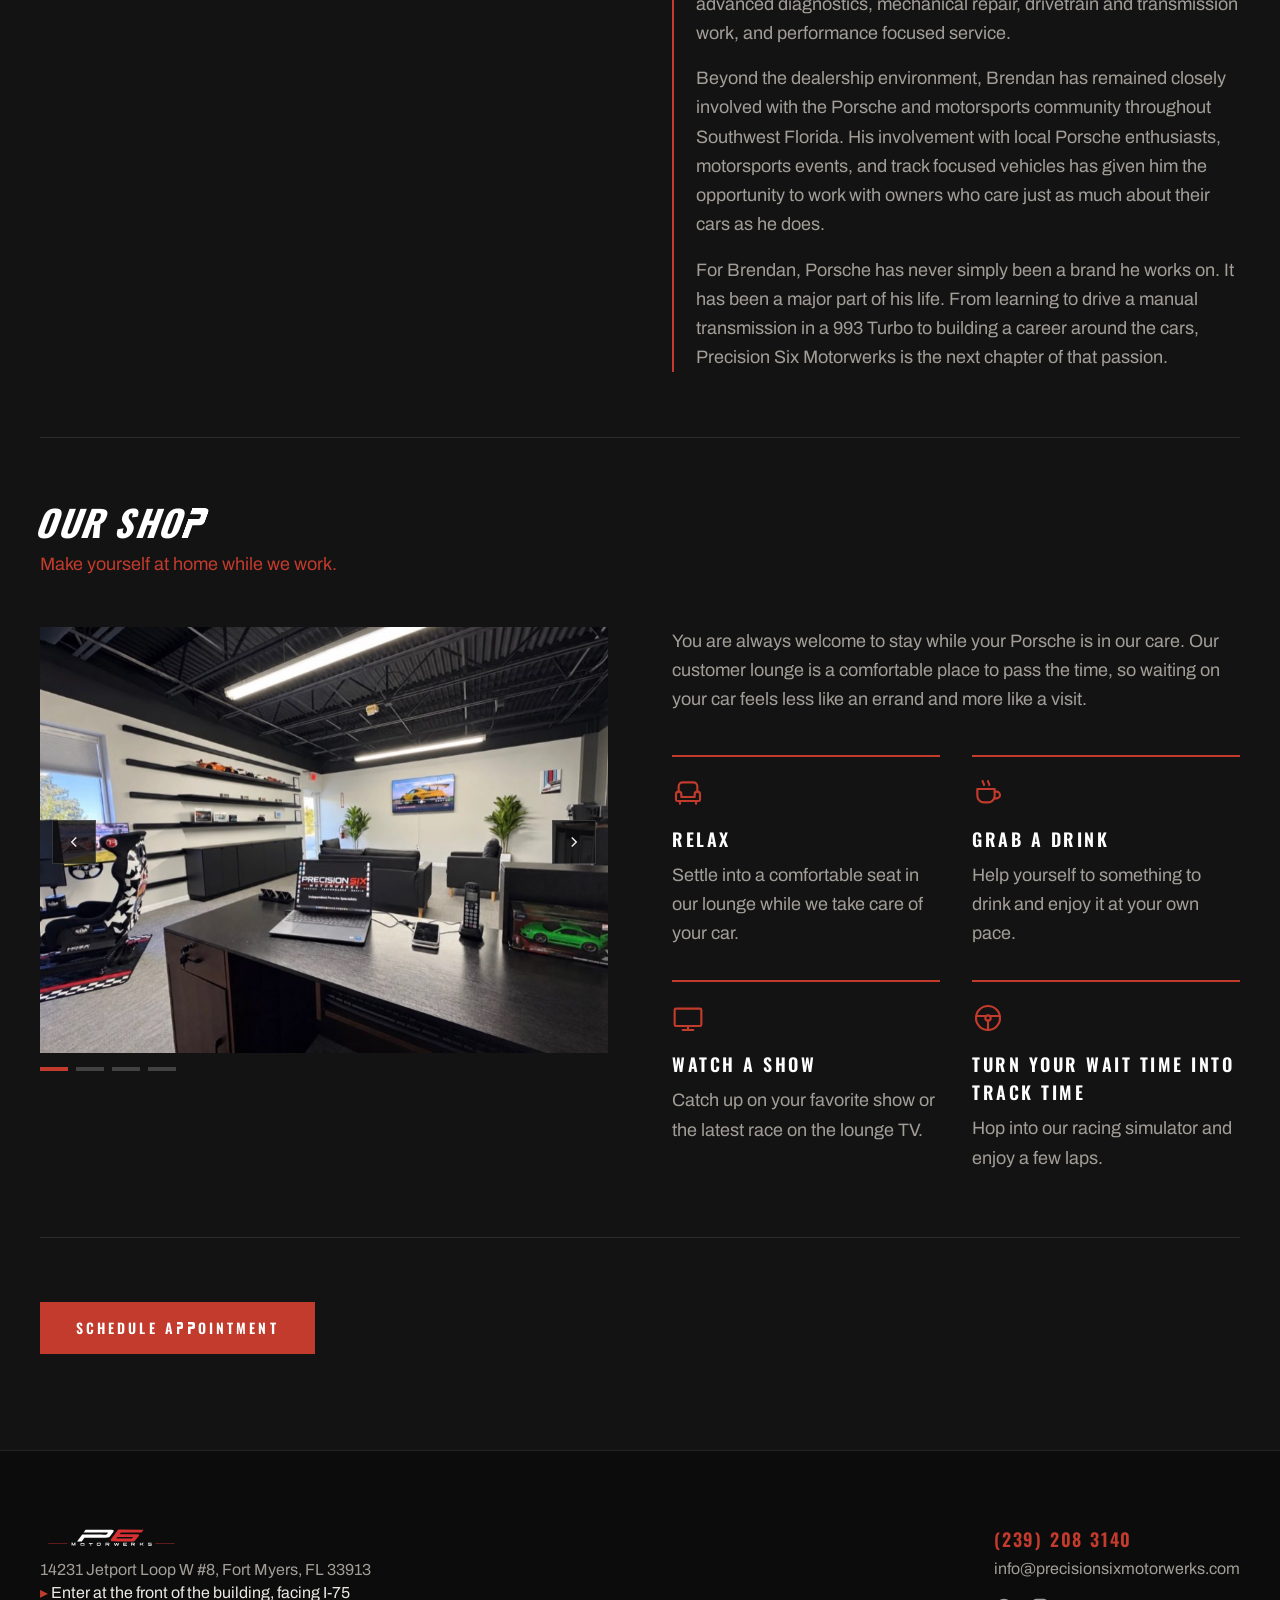
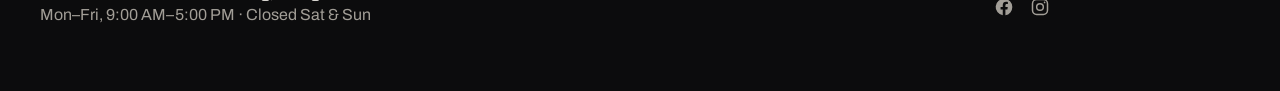
==== commit b8a97460: "Update bio names to Joe Russo and Brendan Farrell Bio headings on the home and About pages, plus Bre" ====
--- a/about/index.html
+++ b/about/index.html
@@ -12,7 +12,7 @@
   <link rel="stylesheet" href="/assets/index-D637ba7w.css" type="text/css" data-precedence="default" /><link rel="stylesheet" href="/assets/header.css"/><link rel="stylesheet" href="/assets/slant.css"/><link rel="stylesheet" href="/assets/about.css"/>
   <link rel="stylesheet" href="/fonts/leotrace.css" />
   <title>About | Precision Six Motorwerks (P6) | Porsche Specialist in Fort Myers, FL</title>
-  <meta name="description" content="Meet the team at Precision Six Motorwerks (P6), an independent Porsche specialist in Fort Myers, FL: founder Joe Russo and Porsche Certified Gold Technician Brendan." />
+  <meta name="description" content="Meet the team at Precision Six Motorwerks (P6), an independent Porsche specialist in Fort Myers, FL: founder Joe Russo and Porsche Certified Gold Technician Brendan Farrell." />
   <!-- Canonical tells search engines "this is the one true URL for this page" --
        useful if the same content is ever reachable at more than one address. -->
   <link rel="canonical" href="https://precisionsixmotorwerks.com/about" />
@@ -21,14 +21,14 @@
   <meta property="og:type" content="website" />
   <meta property="og:site_name" content="Precision Six Motorwerks" />
   <meta property="og:title" content="About | Precision Six Motorwerks (P6) | Porsche Specialist in Fort Myers, FL" />
-  <meta property="og:description" content="Meet the team at Precision Six Motorwerks (P6), an independent Porsche specialist in Fort Myers, FL: founder Joe Russo and Porsche Certified Gold Technician Brendan." />
+  <meta property="og:description" content="Meet the team at Precision Six Motorwerks (P6), an independent Porsche specialist in Fort Myers, FL: founder Joe Russo and Porsche Certified Gold Technician Brendan Farrell." />
   <meta property="og:url" content="https://precisionsixmotorwerks.com/about" />
   <meta property="og:image" content="https://images.unsplash.com/photo-1658863567540-b8d86757bdf1?flip=h&amp;q=80&amp;w=1200&amp;h=630&amp;fit=crop&amp;auto=format" />
   <meta property="og:image:width" content="1200" />
   <meta property="og:image:height" content="630" />
   <meta name="twitter:card" content="summary_large_image" />
   <meta name="twitter:title" content="About | Precision Six Motorwerks (P6) | Porsche Specialist in Fort Myers, FL" />
-  <meta name="twitter:description" content="Meet the team at Precision Six Motorwerks (P6), an independent Porsche specialist in Fort Myers, FL: founder Joe Russo and Porsche Certified Gold Technician Brendan." />
+  <meta name="twitter:description" content="Meet the team at Precision Six Motorwerks (P6), an independent Porsche specialist in Fort Myers, FL: founder Joe Russo and Porsche Certified Gold Technician Brendan Farrell." />
   <meta name="twitter:image" content="https://images.unsplash.com/photo-1658863567540-b8d86757bdf1?flip=h&amp;q=80&amp;w=1200&amp;h=630&amp;fit=crop&amp;auto=format" />
   <link rel="preconnect" href="https://fonts.googleapis.com" />
   <link rel="preconnect" href="https://fonts.gstatic.com" crossorigin="anonymous" />
@@ -101,7 +101,7 @@
           </div>
           <div data-reveal-bio>
             <span class="bio-role font-display text-lg text-[#c23b2c]"><span class="slant">FOUNDER</span></span>
-            <h2 class="bio-name mt-2 font-display text-2xl text-white sm:text-3xl"><span class="slant">Joseph</span> <span class="slant">“Joe”</span> <span class="slant">Russo</span></h2>
+            <h2 class="bio-name mt-2 font-display text-2xl text-white sm:text-3xl"><span class="slant">Joe</span> <span class="slant">Russo</span></h2>
             <p class="mt-4 text-sm leading-relaxed text-[#a29e97]">Joe is a lifelong Porsche enthusiast with a decade of experience working at Porsche dealerships in SWFL. He worked in all facets of the industry from sales to financing and management.</p>
             <p class="mt-4 text-sm leading-relaxed text-[#a29e97]">An avid track enthusiast, husband, and father of three, Joe envisioned more than a repair shop. He wanted to create a welcoming place where Porsche owners could connect, share their passion, and feel confident in the care their cars receive. Joe saw a need in our community for a Porsche only facility that offers a premier dealer alternative.</p>
           </div>
@@ -121,7 +121,7 @@
           </div>
           <div data-reveal-bio>
             <span class="bio-role font-display text-lg text-[#c23b2c]"><span class="slant">PORSCHE</span> <span class="slant">CERTIFIED</span> <span class="slant">GOLD</span> <span class="slant">TECHNICIAN</span><br/><span class="slant">SHOP</span> <span class="slant">FOREMAN</span></span>
-            <h2 class="bio-name mt-2 font-display text-2xl text-white sm:text-3xl"><span class="slant">Brendan</span></h2>
+            <h2 class="bio-name mt-2 font-display text-2xl text-white sm:text-3xl"><span class="slant">Brendan</span> <span class="slant">Farrell</span></h2>
             <p class="mt-4 text-sm leading-relaxed text-[#a29e97]">Brendan brings nearly a decade of hands on Porsche experience to Precision Six Motorwerks in Fort Myers, backed by extensive factory training, certifications, and a genuine passion for the marque. He achieved Porsche Certified Gold Technician status, representing the highest level of technical training, diagnostic ability, and experience within the brand.</p>
             <p class="mt-4 text-sm leading-relaxed text-[#a29e97]">Over the course of his career, he has worked extensively with Porsche vehicles ranging from classic air cooled models to the latest generations of high performance road cars. His experience includes advanced diagnostics, mechanical repair, drivetrain and transmission work, and performance focused service.</p>
             <p class="mt-4 text-sm leading-relaxed text-[#a29e97]">Beyond the dealership environment, Brendan has remained closely involved with the Porsche and motorsports community throughout Southwest Florida. His involvement with local Porsche enthusiasts, motorsports events, and track focused vehicles has given him the opportunity to work with owners who care just as much about their cars as he does.</p>
@@ -250,7 +250,7 @@
     },
     {
       "@type": "Person",
-      "name": "Brendan",
+      "name": "Brendan Farrell",
       "jobTitle": "Porsche Certified Gold Technician, Shop Foreman"
     }
   ]
